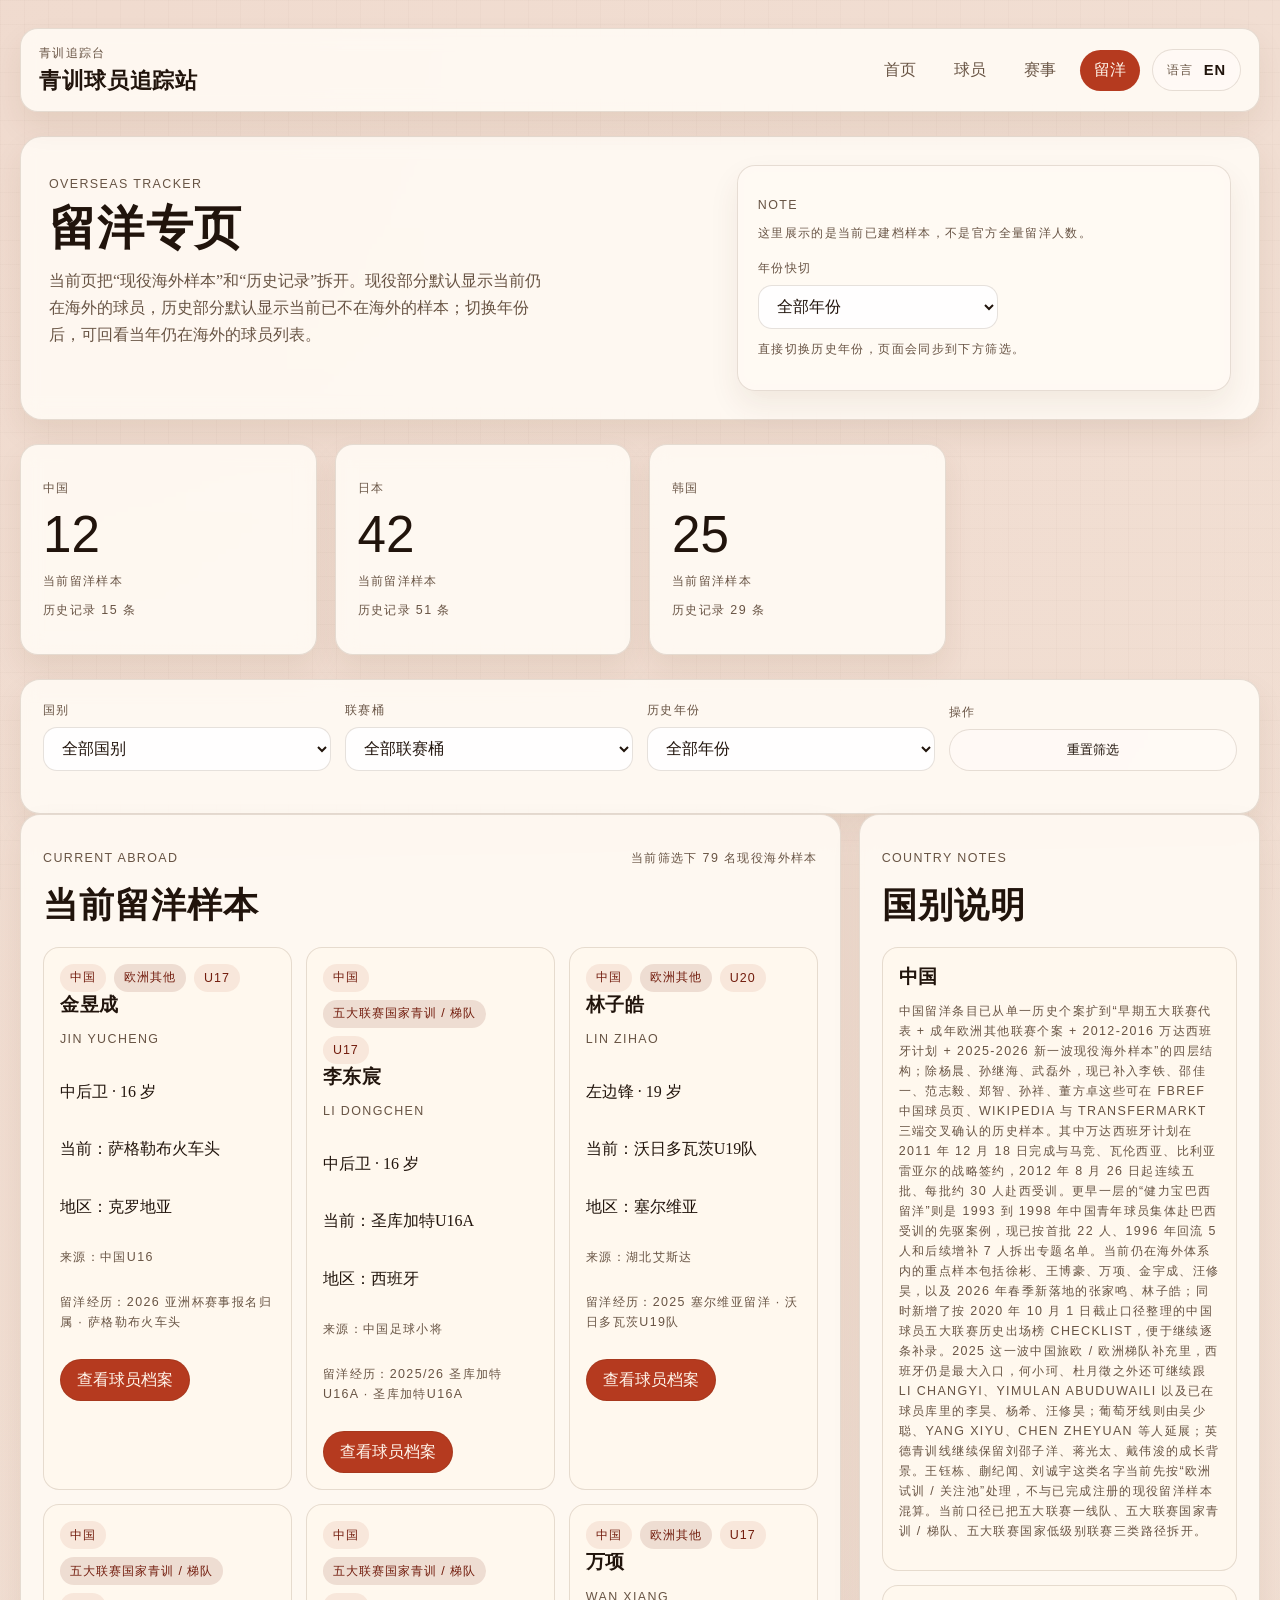
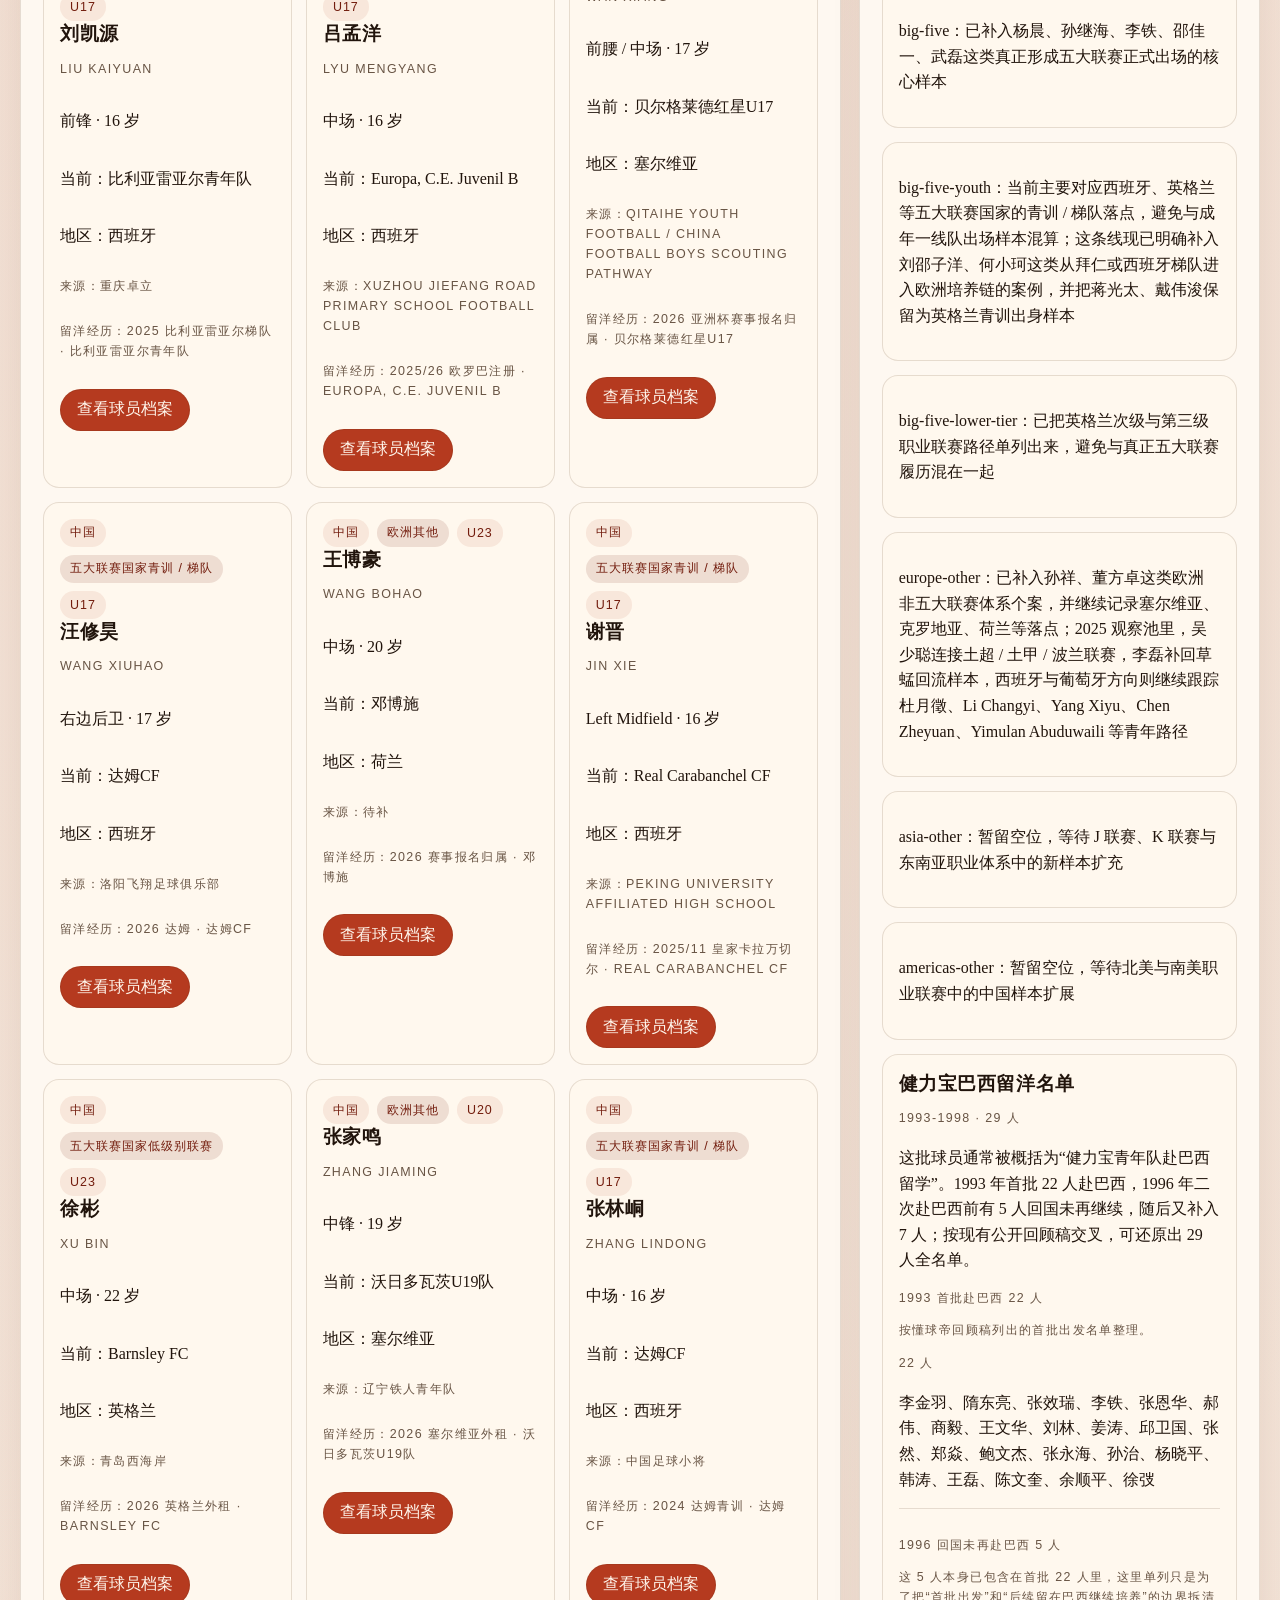
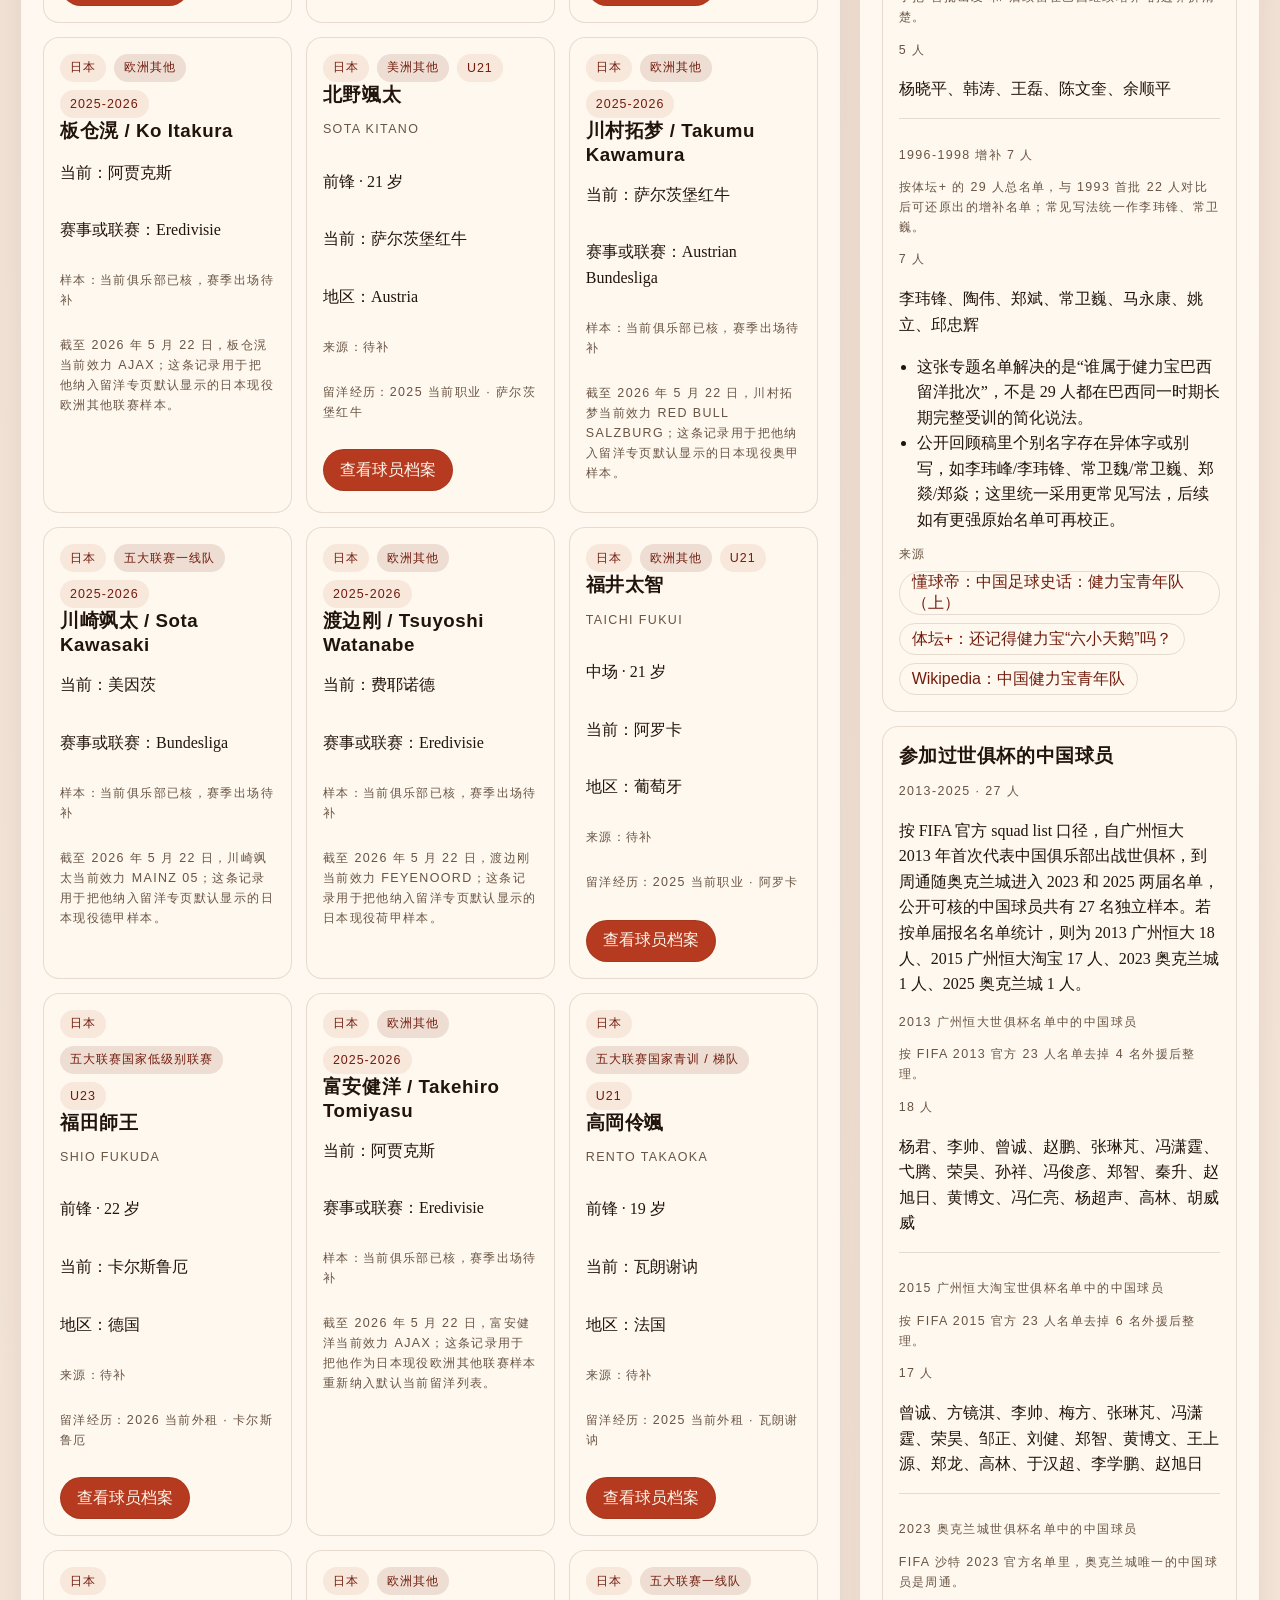
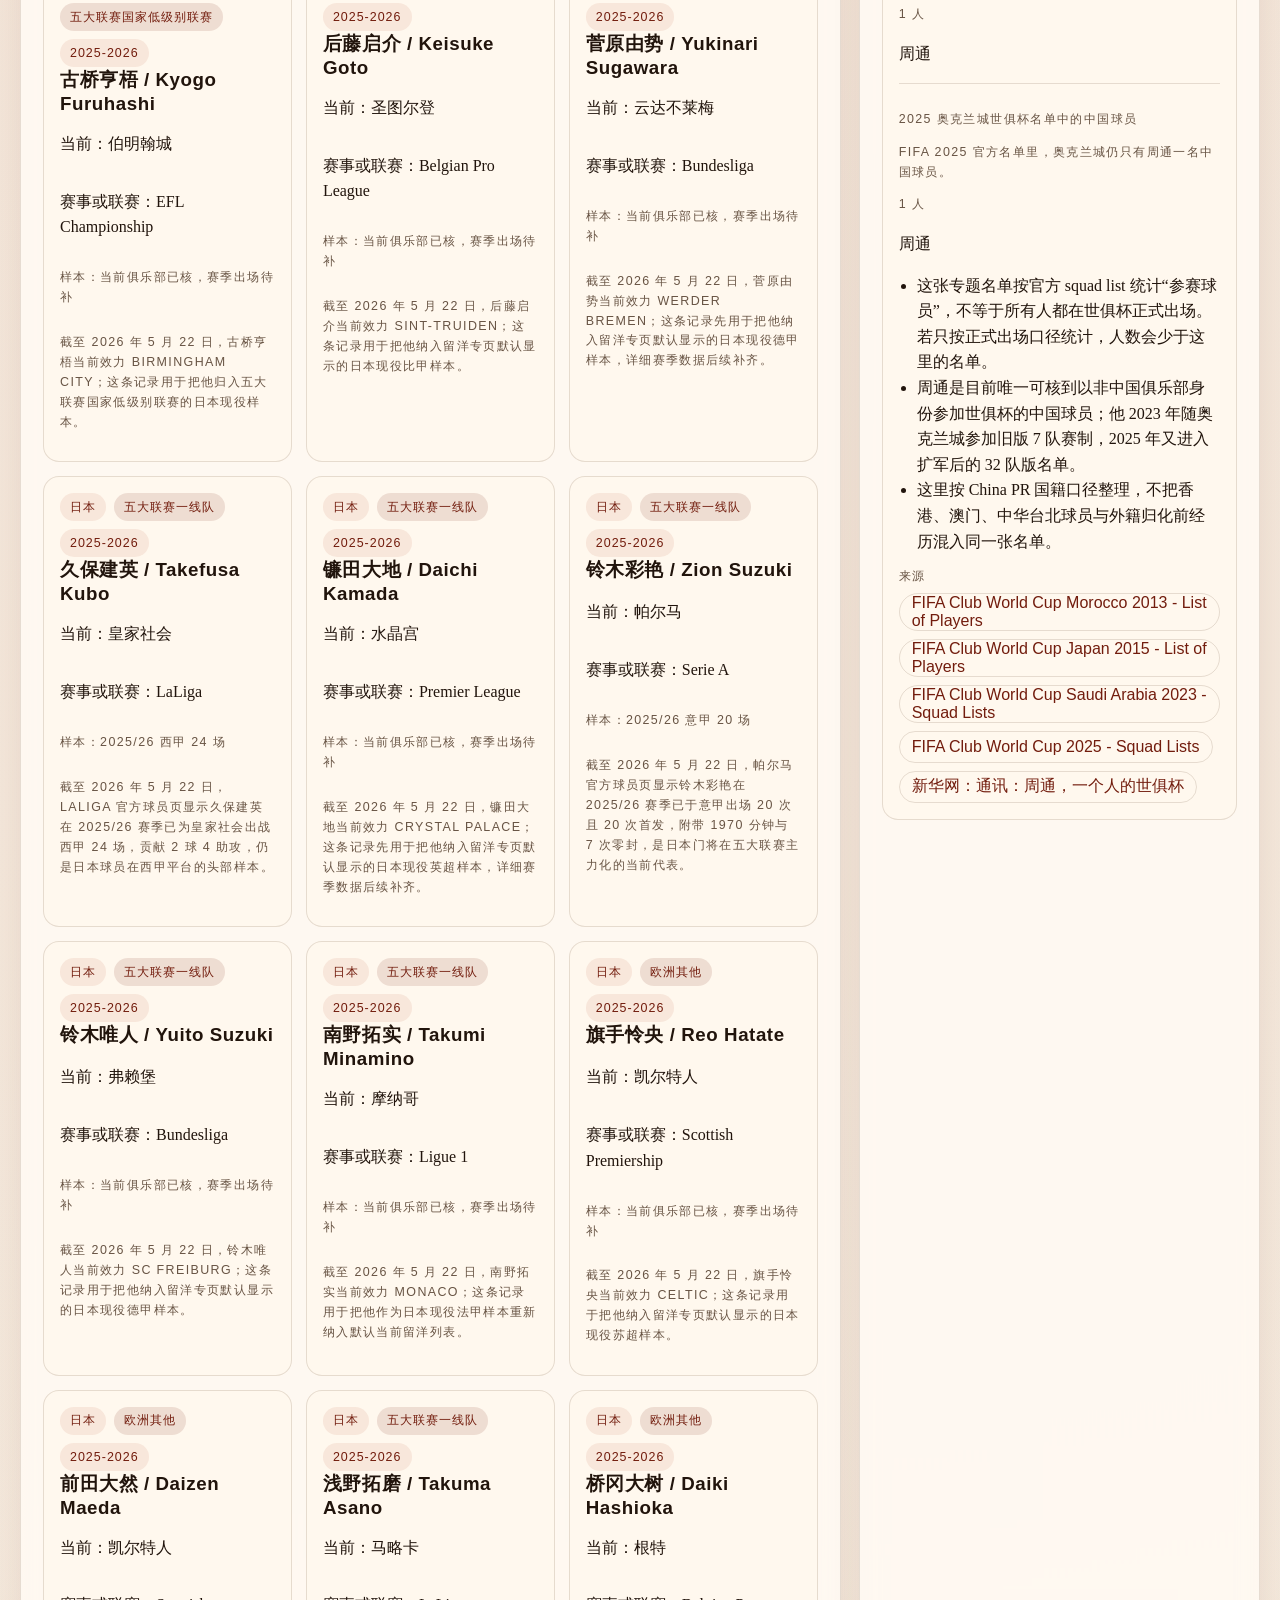
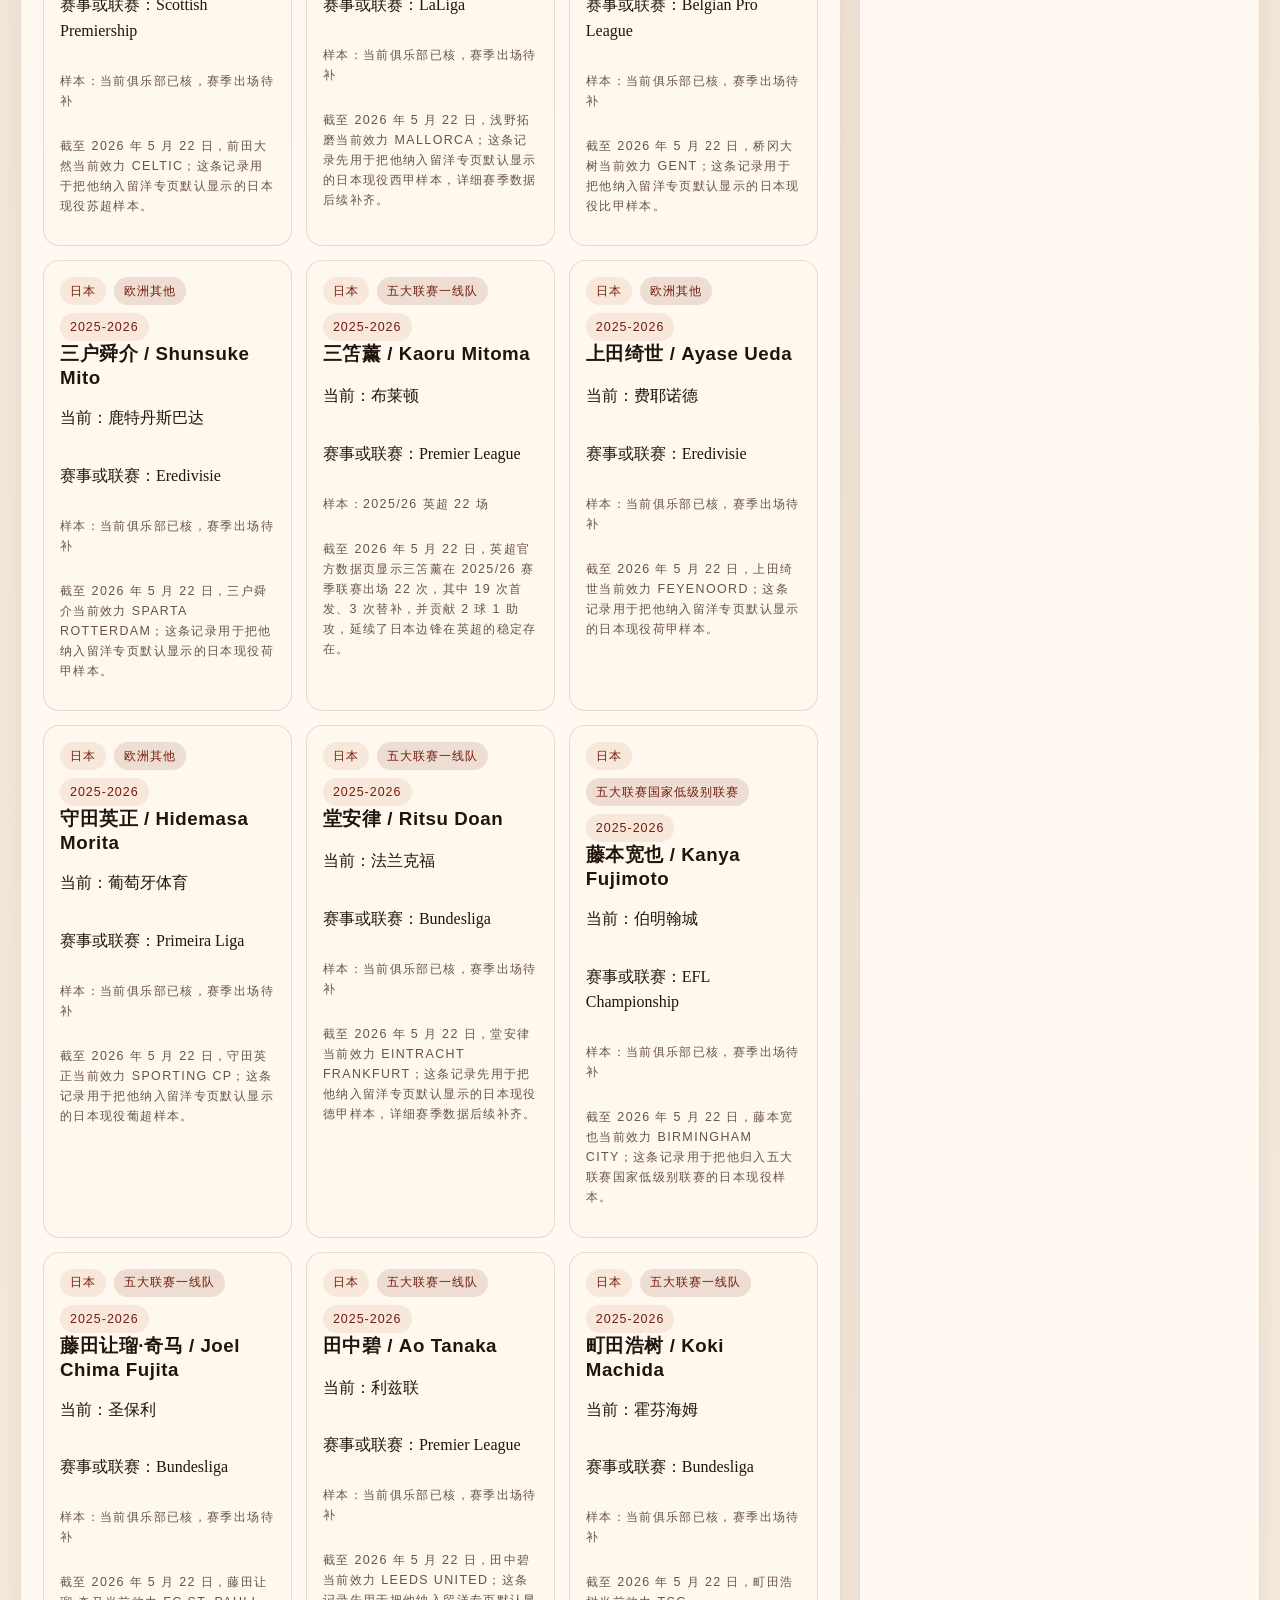
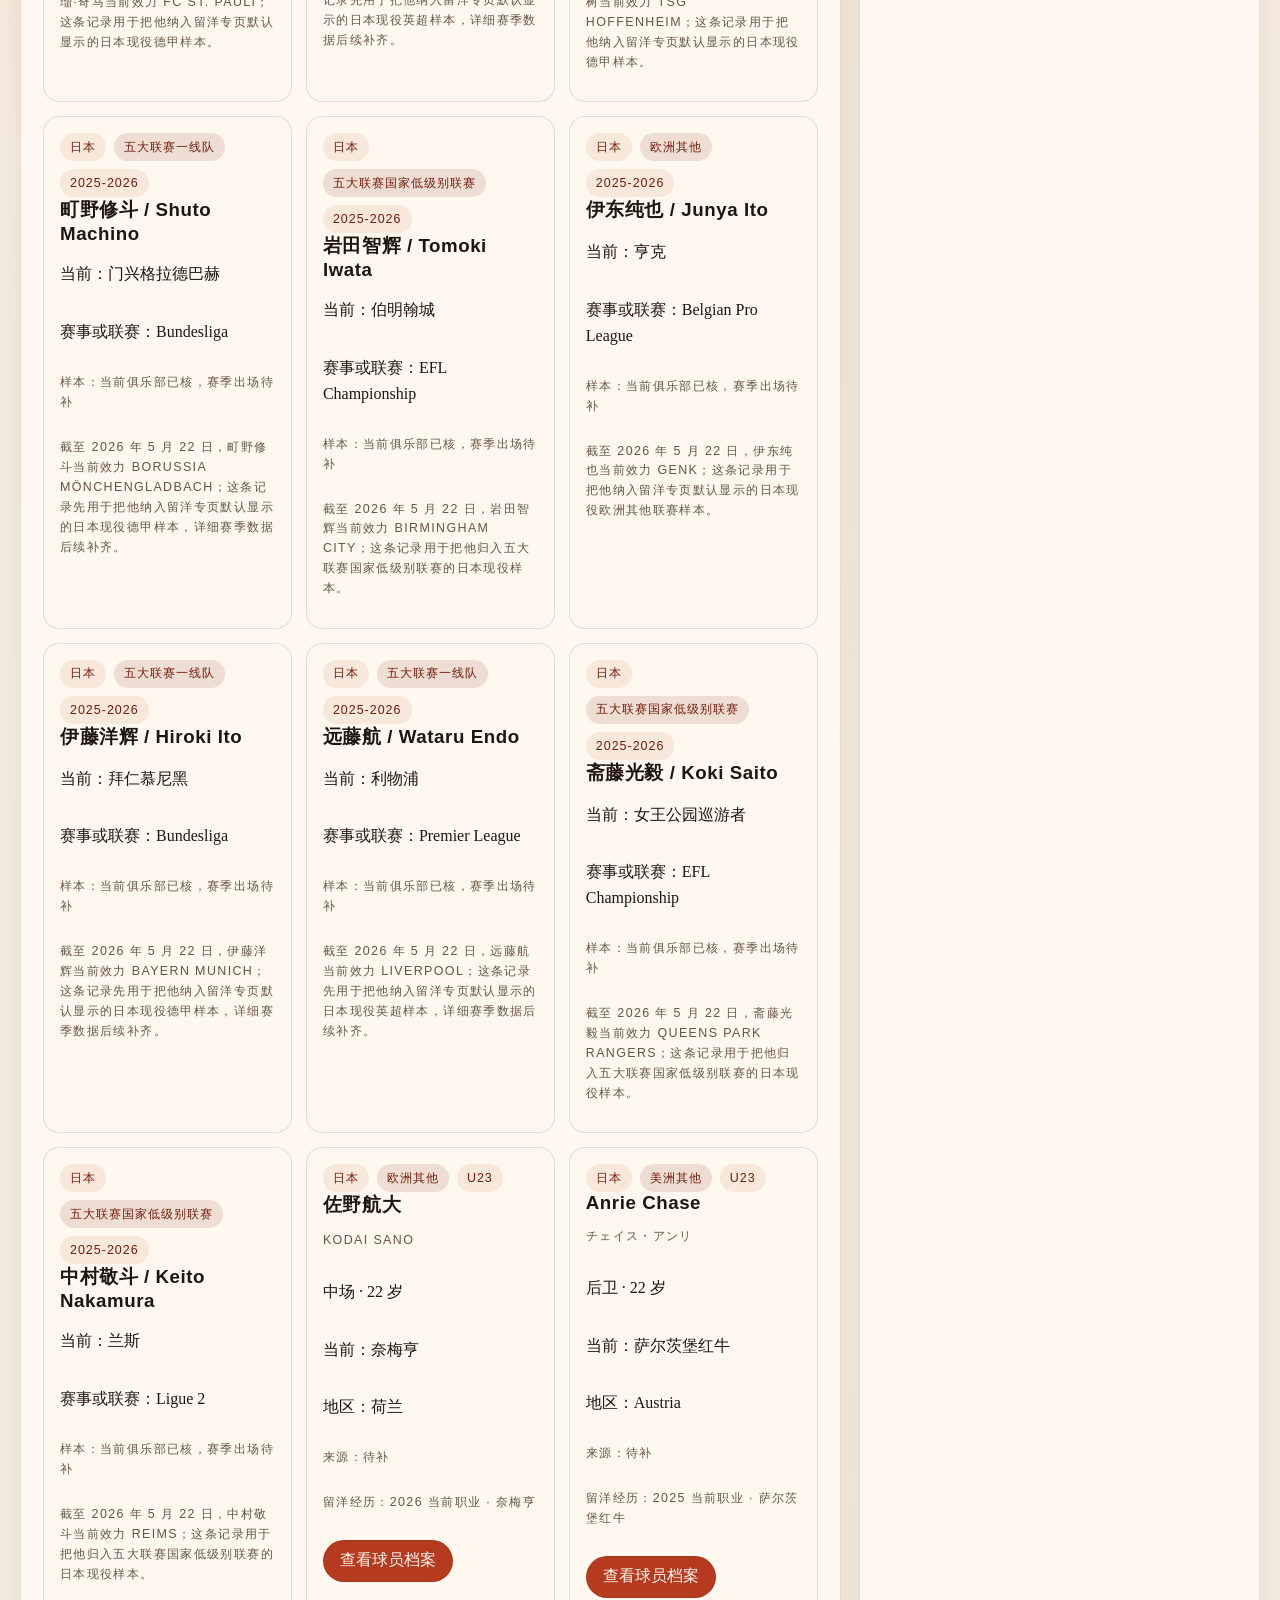
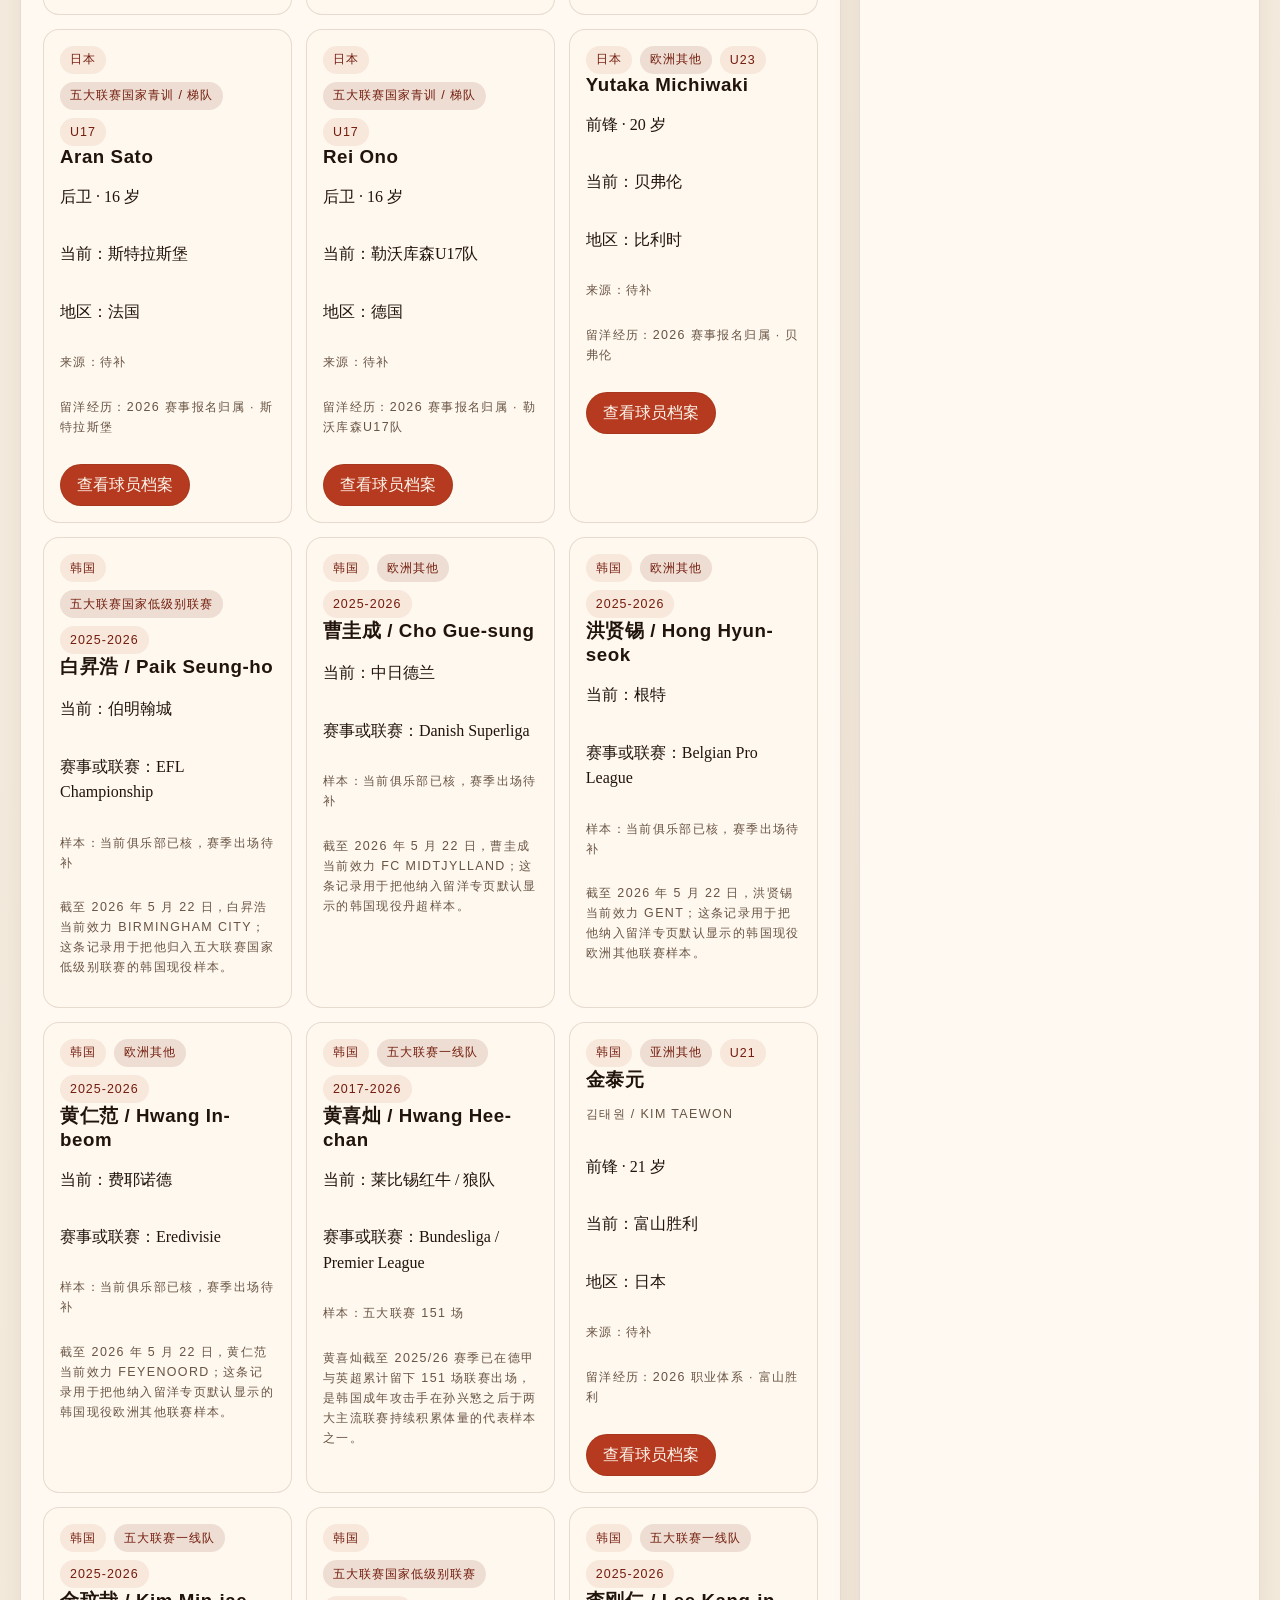
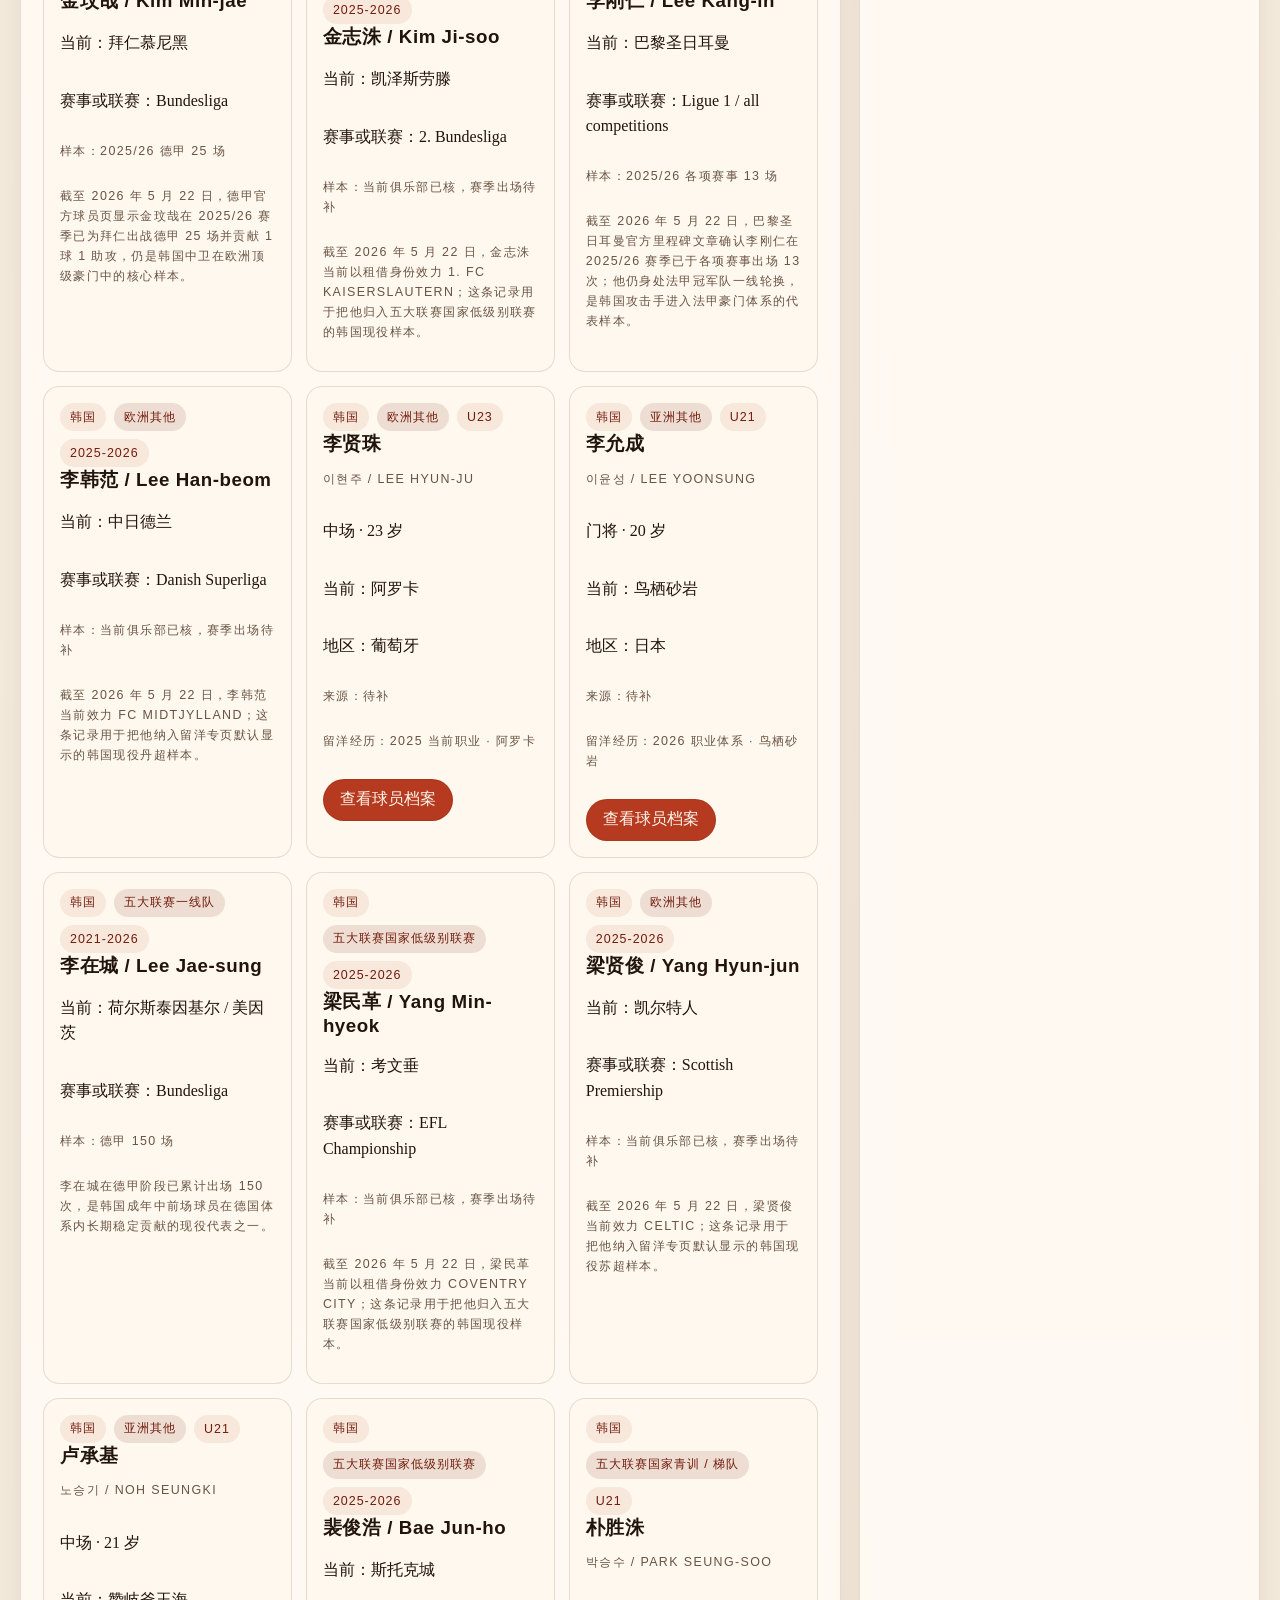
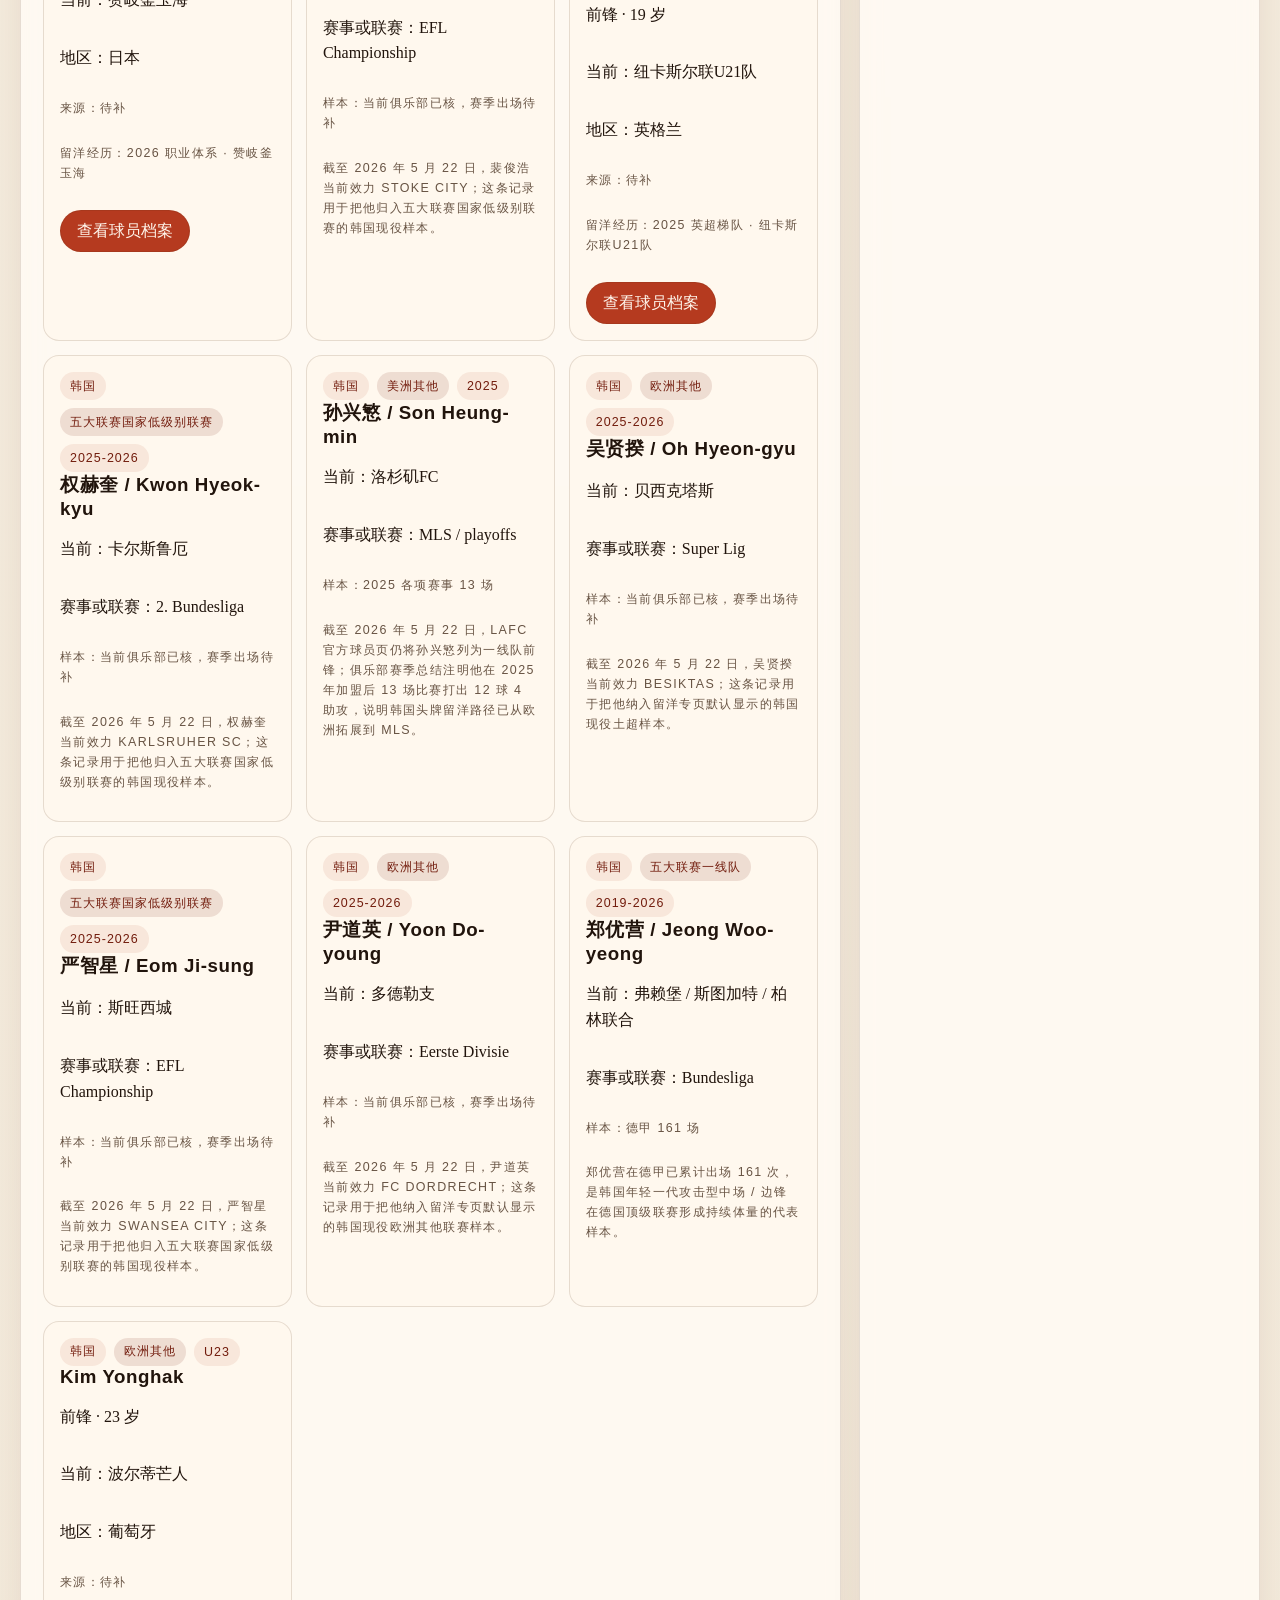
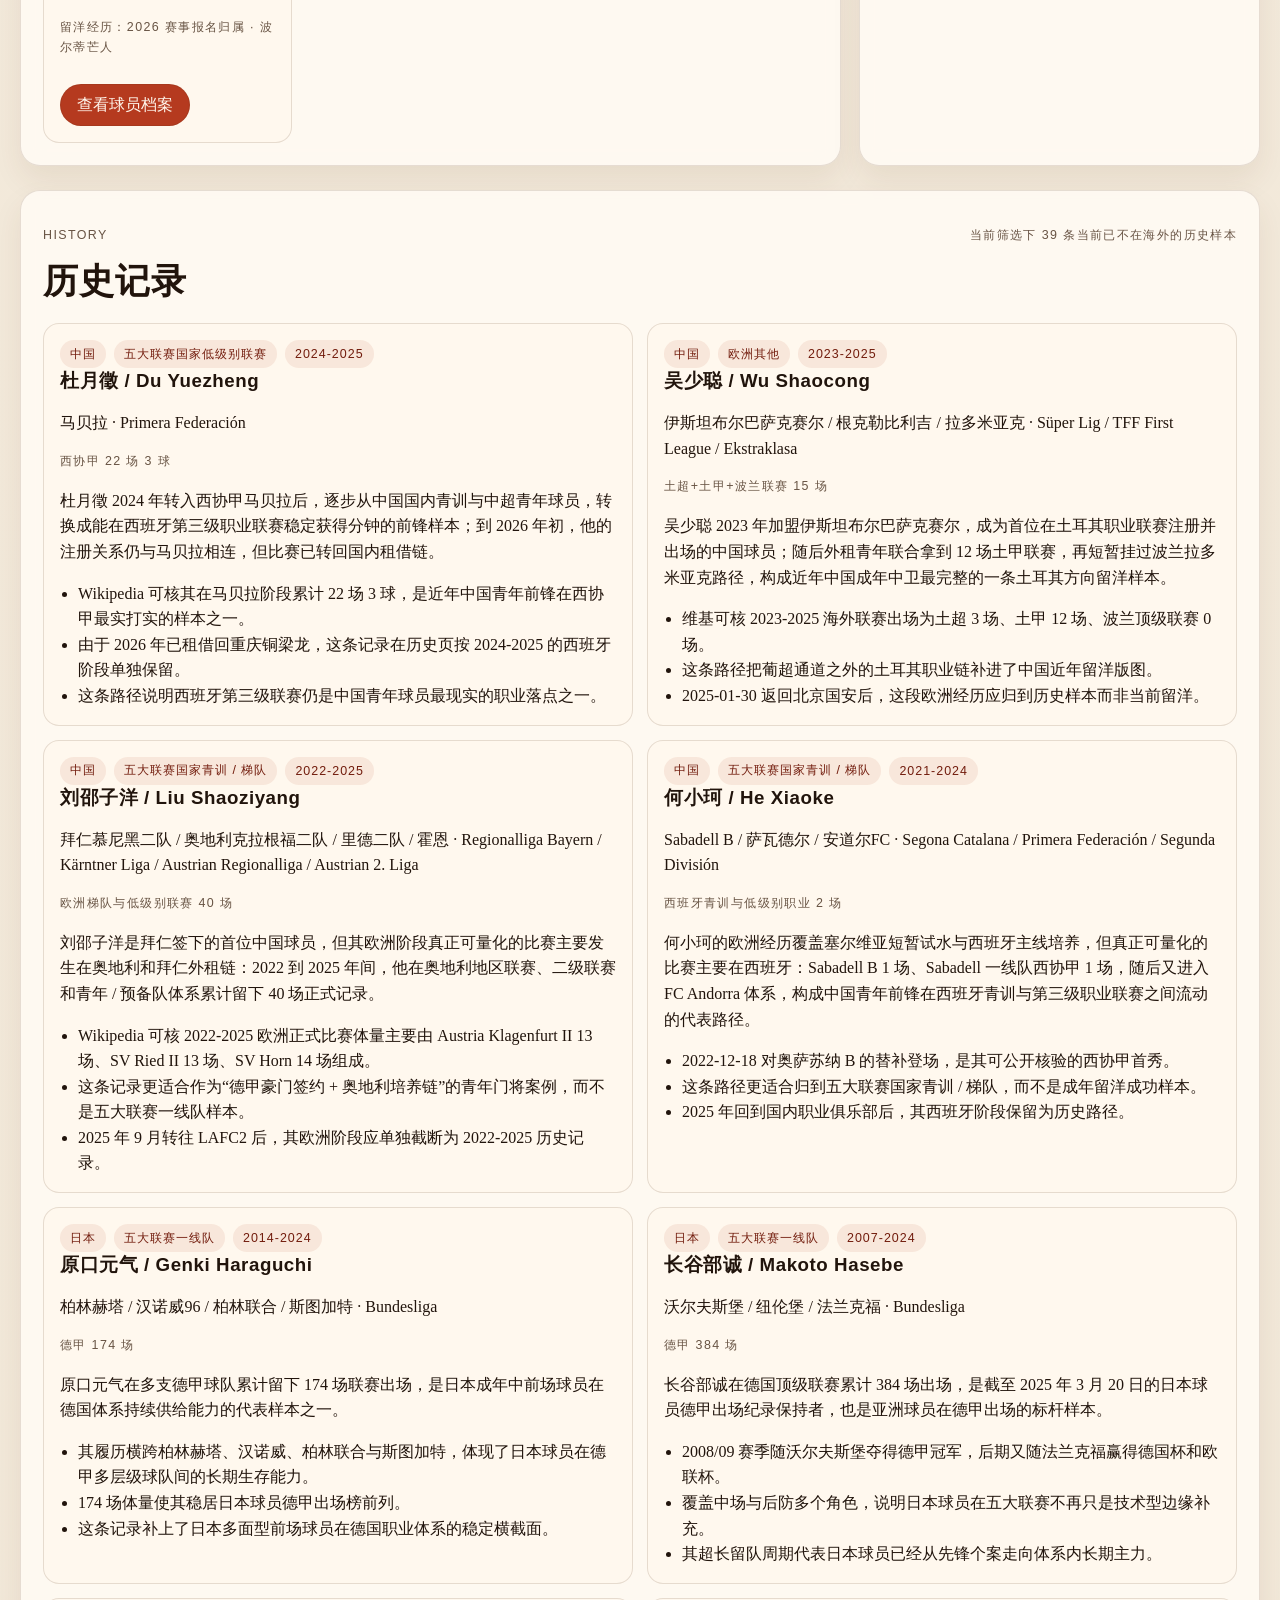
==== overseas.html @ e469b652 "Add U17 final lineups and reorder match display" ====
<!doctype html>
<html lang="zh-CN">
  <head>
    <meta charset="UTF-8" />
    <meta name="viewport" content="width=device-width, initial-scale=1.0" />
    <title>留洋专页 | 青训球员追踪站</title>
    <meta
      name="description"
      content="查看中日韩当前留洋样本、联赛层级对比与历史记录。"
    />
    <link rel="stylesheet" href="./assets/styles.css?v=20260523-tournament-match-order" />
  </head>
  <body data-page="overseas">
    <div class="site-shell">
      <header class="site-header">
        <a class="brand" href="./index.html">
          <span class="brand-kicker" data-i18n="site.kicker">青训追踪台</span>
          <strong data-i18n="site.brand">青训球员追踪站</strong>
        </a>
        <div class="header-actions">
          <nav class="site-nav" aria-label="主导航" data-i18n-aria-label="nav.aria">
            <a data-nav="home" data-i18n="nav.home" href="./index.html">首页</a>
            <a data-nav="players" data-i18n="nav.players" href="./players.html">球员</a>
            <a data-nav="tournaments" data-i18n="nav.tournaments" href="./tournaments.html">赛事</a>
            <a data-nav="overseas" data-i18n="nav.overseas" href="./overseas.html">留洋</a>
          </nav>
          <button id="languageToggleButton" class="header-control" type="button" aria-label="切换语言">
            <span class="header-control-caption" data-i18n="header.language">语言</span>
            <strong id="languageToggleValue">EN</strong>
          </button>
        </div>
      </header>

      <main>
        <section class="page-hero hero-tight">
          <div class="hero-copy">
            <p class="eyebrow" data-i18n="overseas.hero.eyebrow">Overseas Tracker</p>
            <h1 data-i18n="overseas.hero.title">留洋专页</h1>
            <p class="hero-text" data-i18n="overseas.hero.text">
              当前页把“现役海外样本”和“历史记录”拆开。现役部分看当前注册归属，历史部分按国别、联赛桶和年份筛选。
            </p>
          </div>
          <aside class="hero-spotlight">
            <p class="eyebrow" data-i18n="overseas.note.eyebrow">Note</p>
            <p class="hero-side-note" data-i18n="overseas.note.text">
              这里展示的是当前已建档样本，不是官方全量留洋人数。
            </p>
            <div class="hero-filter-stack">
              <label class="filter-item hero-filter-item">
                <span data-i18n="overseas.quickJump.label">年份快切</span>
                <select id="overseasHeroYearFilter"></select>
              </label>
              <p class="hero-side-note hero-filter-note" data-i18n="overseas.quickJump.note">
                直接切换历史年份，页面会同步到下方筛选。
              </p>
            </div>
          </aside>
        </section>

        <section id="overseasComparisonStats" class="stats-row"></section>

        <section class="content-panel">
          <div class="filter-bar">
            <label class="filter-item">
              <span data-i18n="overseas.filters.country">国别</span>
              <select id="overseasCountryFilter"></select>
            </label>
            <label class="filter-item">
              <span data-i18n="overseas.filters.bucket">联赛桶</span>
              <select id="overseasBucketFilter"></select>
            </label>
            <label class="filter-item">
              <span data-i18n="overseas.filters.year">历史年份</span>
              <select id="overseasYearFilter"></select>
            </label>
            <div class="filter-item filter-action-item">
              <span data-i18n="overseas.filters.actions">操作</span>
              <button id="overseasResetButton" class="switch-button" type="button" data-i18n="overseas.filters.reset">重置筛选</button>
            </div>
          </div>
        </section>

        <section class="dashboard-grid">
          <article class="content-panel panel-span-2">
            <div class="section-head">
              <div>
                <p id="overseasCurrentEyebrow" class="eyebrow" data-i18n="overseas.current.eyebrow">Current Abroad</p>
                <h2 id="overseasCurrentTitle" data-i18n="overseas.current.title">当前留洋样本</h2>
              </div>
              <p id="overseasCurrentMeta" class="section-note" data-i18n="common.loading">载入中</p>
            </div>
            <div id="overseasCurrentPlayers" class="player-card-grid"></div>
            <div id="overseasCurrentEmptyState" class="empty-state" hidden data-i18n="overseas.current.empty">当前筛选条件下没有匹配的现役留洋样本。</div>
          </article>

          <article class="content-panel">
            <div class="section-head">
              <div>
                <p class="eyebrow" data-i18n="overseas.notes.eyebrow">Country Notes</p>
                <h2 data-i18n="overseas.notes.title">国别说明</h2>
              </div>
            </div>
            <div id="overseasCountryNotes" class="stack-list"></div>
          </article>
        </section>

        <section id="overseasHistorySection" class="content-panel">
          <div class="section-head">
            <div>
              <p class="eyebrow" data-i18n="overseas.history.eyebrow">History</p>
              <h2 data-i18n="overseas.history.title">历史记录</h2>
            </div>
            <p id="overseasHistoryMeta" class="section-note" data-i18n="common.loading">载入中</p>
          </div>
          <div id="overseasHistoryCards" class="story-grid"></div>
          <div id="overseasHistoryEmptyState" class="empty-state" hidden data-i18n="overseas.history.empty">当前筛选条件下没有匹配的历史样本。</div>
        </section>
      </main>

      <footer class="site-footer">
        <p id="globalUpdatedLabel" data-i18n="common.loadingData">数据载入中</p>
      </footer>
    </div>

    <script type="module" src="./assets/app.js?v=20260523-tournament-match-order"></script>
  </body>
</html>
---- assets/styles.css ----
:root {
  --bg: #f4ecdf;
  --bg-strong: #ecddc5;
  --surface: rgba(255, 250, 243, 0.92);
  --surface-strong: rgba(255, 248, 238, 0.98);
  --surface-accent: linear-gradient(150deg, rgba(181, 58, 31, 0.96), rgba(115, 28, 13, 0.94));
  --line: rgba(82, 46, 15, 0.14);
  --text: #21140c;
  --muted: #685444;
  --accent: #b53a1f;
  --accent-deep: #721c0d;
  --accent-soft: rgba(181, 58, 31, 0.1);
  --field: rgba(255, 255, 255, 0.88);
  --shadow: 0 14px 30px rgba(86, 50, 19, 0.08);
  --radius-xl: 20px;
  --radius-lg: 18px;
  --radius-md: 14px;
  --radius-sm: 10px;
}

* {
  box-sizing: border-box;
}

[hidden] {
  display: none !important;
}

html {
  background:
    radial-gradient(circle at top left, rgba(181, 58, 31, 0.12), transparent 38%),
    linear-gradient(180deg, #f8f1e7 0%, #efe4d2 100%);
}

body {
  margin: 0;
  min-height: 100vh;
  color: var(--text);
  font-family: "Iowan Old Style", "Palatino Linotype", "Book Antiqua", serif;
}

body::before {
  content: "";
  position: fixed;
  inset: 0;
  pointer-events: none;
  background-image:
    linear-gradient(rgba(33, 20, 12, 0.015) 1px, transparent 1px),
    linear-gradient(90deg, rgba(33, 20, 12, 0.015) 1px, transparent 1px);
  background-size: 24px 24px;
}

a {
  color: inherit;
}

.site-shell {
  position: relative;
  max-width: 1360px;
  margin: 0 auto;
  padding: 28px 20px 64px;
}

.site-header,
.page-hero,
.content-panel,
.stat-card,
.hero-spotlight,
.mini-stat-card {
  border: 1px solid var(--line);
  background: var(--surface);
  box-shadow: var(--shadow);
  backdrop-filter: blur(10px);
}

.site-header {
  position: sticky;
  top: 16px;
  z-index: 10;
  display: flex;
  align-items: center;
  justify-content: space-between;
  gap: 18px;
  padding: 16px 18px;
  border-radius: 18px;
  margin-bottom: 24px;
}

.brand {
  display: grid;
  gap: 4px;
  text-decoration: none;
}

.brand strong {
  font-family: "Avenir Next Condensed", "DIN Alternate", "Franklin Gothic Medium",
    "Arial Narrow", sans-serif;
  font-size: 1.35rem;
  letter-spacing: 0.03em;
}

.brand-kicker,
.eyebrow,
.stat-label,
.section-note,
.timeline-label,
.filter-item span,
.hero-side-note,
.small-note,
.breadcrumb {
  font-family: "Avenir Next Condensed", "DIN Alternate", "Franklin Gothic Medium",
    "Arial Narrow", sans-serif;
  letter-spacing: 0.11em;
  text-transform: uppercase;
  font-size: 0.78rem;
  color: var(--muted);
}

.site-nav {
  display: flex;
  flex-wrap: wrap;
  gap: 10px;
}

.header-actions {
  display: flex;
  align-items: center;
  justify-content: flex-end;
  gap: 12px;
  flex-wrap: wrap;
}

.site-nav a {
  padding: 10px 14px;
  border-radius: 999px;
  text-decoration: none;
  color: var(--muted);
  transition: 140ms ease;
}

.site-nav a:hover,
.site-nav a.is-active {
  color: #fff6ec;
  background: var(--accent);
}

.header-control {
  display: inline-flex;
  align-items: center;
  gap: 10px;
  min-height: 42px;
  padding: 0 14px;
  border-radius: 999px;
  border: 1px solid var(--line);
  background: rgba(255, 255, 255, 0.3);
  color: var(--text);
  cursor: pointer;
  transition: 140ms ease;
}

.header-control:hover {
  background: rgba(181, 58, 31, 0.08);
}

.header-control-caption,
.header-control strong {
  font-family: "Avenir Next Condensed", "DIN Alternate", "Franklin Gothic Medium",
    "Arial Narrow", sans-serif;
}

.header-control-caption {
  letter-spacing: 0.11em;
  text-transform: uppercase;
  font-size: 0.76rem;
  color: var(--muted);
}

.header-control strong {
  letter-spacing: 0.06em;
  font-size: 0.92rem;
}

.page-hero {
  display: grid;
  grid-template-columns: 1.22fr 0.9fr;
  gap: 18px;
  padding: 28px;
  border-radius: 22px;
  margin-bottom: 24px;
}

.hero-tight {
  align-items: start;
}

.hero-copy,
.hero-spotlight {
  min-width: 0;
}

.hero-copy h1,
.hero-spotlight h2,
.content-panel h2,
.story-card h3,
.stack-card h3,
.player-card h3,
.timeline-item h3,
.archive-card h3 {
  margin: 0;
  font-family: "Avenir Next Condensed", "DIN Alternate", "Franklin Gothic Medium",
    "Arial Narrow", sans-serif;
  letter-spacing: 0.03em;
}

.hero-copy h1 {
  margin-top: 12px;
  font-size: clamp(2.35rem, 4.3vw, 2.95rem);
  line-height: 1.02;
}

.content-panel h2,
.hero-spotlight h2 {
  font-size: clamp(1.45rem, 3vw, 2.2rem);
}

.hero-text {
  max-width: 62ch;
  margin: 16px 0 0;
  line-height: 1.68;
  color: var(--muted);
  font-size: 1rem;
}

.hero-spotlight {
  border-radius: 18px;
  padding: 20px;
}

.panel-accent,
.hero-spotlight.panel-accent {
  background: var(--surface-accent);
  color: #fff3e8;
}

.panel-accent .eyebrow,
.panel-accent .hero-side-note,
.panel-accent .small-note {
  color: rgba(255, 243, 232, 0.78);
}

.hero-side-note {
  margin-top: 12px;
}

.hero-filter-stack {
  display: grid;
  gap: 12px;
  margin-top: 18px;
}

.hero-filter-item {
  max-width: 240px;
}

.hero-filter-note {
  margin-top: 0;
}

.hero-actions {
  display: flex;
  flex-wrap: wrap;
  gap: 12px;
  margin-top: 20px;
}

.primary-link,
.secondary-link,
.inline-link,
.pill-link,
.switch-button,
.tab-button {
  font-family: "Avenir Next Condensed", "DIN Alternate", "Franklin Gothic Medium",
    "Arial Narrow", sans-serif;
}

.primary-link,
.secondary-link,
.switch-button,
.tab-button {
  display: inline-flex;
  align-items: center;
  justify-content: center;
  min-height: 42px;
  padding: 0 16px;
  border-radius: 999px;
  border: 1px solid var(--line);
  text-decoration: none;
  cursor: pointer;
  transition: 140ms ease;
}

.primary-link {
  color: #fff6ec;
  background: var(--accent);
}

.primary-link:hover,
.switch-button.is-active,
.tab-button.is-active {
  background: var(--accent-deep);
  color: #fff6ec;
}

.primary-link-inline {
  width: fit-content;
  margin-top: 14px;
}

.secondary-link,
.switch-button,
.tab-button {
  background: rgba(255, 255, 255, 0.3);
  color: var(--text);
}

.secondary-link:hover,
.switch-button:hover,
.tab-button:hover {
  background: rgba(181, 58, 31, 0.08);
}

.inline-link {
  color: var(--accent-deep);
  text-decoration: none;
}

.inline-link:hover {
  text-decoration: underline;
}

.stats-row,
.summary-grid {
  display: grid;
  grid-template-columns: repeat(4, minmax(0, 1fr));
  gap: 18px;
  margin-bottom: 24px;
}

.overview-bar {
  display: grid;
  grid-template-columns: repeat(4, minmax(0, 1fr));
  margin-bottom: 24px;
  border: 1px solid var(--line);
  border-radius: var(--radius-lg);
  background: var(--surface);
  box-shadow: var(--shadow);
  overflow: hidden;
}

.overview-item {
  display: grid;
  gap: 6px;
  padding: 18px 20px;
  min-width: 0;
  border-right: 1px solid var(--line);
}

.overview-item:last-child {
  border-right: none;
}

.overview-value,
.overview-label {
  font-family: "Avenir Next Condensed", "DIN Alternate", "Franklin Gothic Medium",
    "Arial Narrow", sans-serif;
}

.overview-value {
  font-size: clamp(1.45rem, 2vw, 1.8rem);
  line-height: 1.1;
  letter-spacing: 0.03em;
}

.overview-value-small {
  font-size: 1.16rem;
  line-height: 1.35;
}

.overview-label {
  letter-spacing: 0.11em;
  text-transform: uppercase;
  font-size: 0.74rem;
  color: var(--muted);
}

.stat-card,
.mini-stat-card {
  border-radius: var(--radius-lg);
  padding: 22px;
}

.stat-value {
  margin: 10px 0 0;
  font-family: "Avenir Next Condensed", "DIN Alternate", "Franklin Gothic Medium",
    "Arial Narrow", sans-serif;
  font-size: clamp(2rem, 4vw, 3.2rem);
  line-height: 1;
}

.stat-value-small {
  font-size: 1.24rem;
  line-height: 1.35;
}

.dashboard-grid {
  display: grid;
  grid-template-columns: repeat(3, minmax(0, 1fr));
  gap: 18px;
  margin-bottom: 24px;
}

.panel-span-2 {
  grid-column: span 2;
}

.content-panel {
  border-radius: var(--radius-xl);
  padding: 22px;
}

.section-head,
.compact-head {
  display: flex;
  align-items: flex-start;
  justify-content: space-between;
  gap: 14px;
  margin-bottom: 18px;
}

.content-panel p,
.content-panel li,
.story-card p,
.stack-card p,
.archive-card p,
.player-card p,
.timeline-item p,
th,
td {
  line-height: 1.6;
}

.story-grid,
.stack-list,
.player-card-grid,
.archive-grid,
.timeline-list {
  display: grid;
  gap: 14px;
}

.story-grid {
  grid-template-columns: repeat(2, minmax(0, 1fr));
}

.compact-grid {
  grid-template-columns: repeat(2, minmax(0, 1fr));
}

.player-card-grid {
  grid-template-columns: repeat(3, minmax(0, 1fr));
}

.summary-grid {
  grid-template-columns: repeat(3, minmax(0, 1fr));
}

.story-card,
.stack-card,
.archive-card,
.player-card,
.timeline-item {
  border: 1px solid var(--line);
  border-radius: 16px;
  padding: 16px;
  background: var(--surface-strong);
}

.player-card {
  display: flex;
  flex-direction: column;
}

.player-card-compact {
  min-height: 0;
}

.home-focus-card {
  background: var(--surface-strong);
}

.home-focus-card .hero-side-note {
  margin-bottom: 12px;
}

.focus-team-label {
  margin: 16px 0 4px;
  font-family: "Avenir Next Condensed", "DIN Alternate", "Franklin Gothic Medium",
    "Arial Narrow", sans-serif;
  font-size: 0.82rem;
  letter-spacing: 0.12em;
  text-transform: uppercase;
  color: var(--muted);
}

.focus-team-record {
  margin: 0;
  font-size: 1.06rem;
  line-height: 1.55;
}

.match-list,
.quick-link-list,
.summary-list {
  display: grid;
  gap: 10px;
}

.match-row {
  border: 1px solid var(--line);
  border-radius: 14px;
  padding: 12px 14px;
  background: var(--surface-strong);
}

.match-row h3 {
  margin: 8px 0 4px;
  font-size: 0.96rem;
}

.match-row-score {
  margin: 0;
  font-size: 0.98rem;
  line-height: 1.35;
}

.quick-link-card {
  display: block;
  border: 1px solid var(--line);
  border-radius: 16px;
  padding: 16px;
  background: var(--surface-strong);
  text-decoration: none;
  transition: 140ms ease;
}

.quick-link-card:hover {
  border-color: rgba(181, 58, 31, 0.28);
  background: rgba(255, 251, 247, 0.98);
}

.quick-link-card h3 {
  margin-bottom: 6px;
  font-size: 1rem;
}

.quick-link-card p {
  margin: 0;
  color: var(--muted);
}

.summary-list {
  gap: 0;
  border: 1px solid var(--line);
  border-radius: 16px;
  overflow: hidden;
  background: var(--surface-strong);
}

.home-topic-grid {
  align-items: start;
}

.topic-lead {
  margin: 14px 0 18px;
  font-size: 1.04rem;
  line-height: 1.72;
  color: var(--muted);
}

.topic-card-grid,
.topic-batch-grid {
  display: grid;
  gap: 14px;
}

.topic-card-grid {
  grid-template-columns: repeat(2, minmax(0, 1fr));
}

.topic-batch-grid {
  grid-template-columns: repeat(3, minmax(0, 1fr));
}

.topic-batch-card h3 {
  margin-bottom: 6px;
}

.topic-batch-meta {
  margin-top: 10px;
  color: var(--muted);
}

.special-list-group + .special-list-group {
  margin-top: 14px;
  padding-top: 14px;
  border-top: 1px solid var(--line);
}

.summary-row {
  display: grid;
  grid-template-columns: minmax(0, 1.3fr) auto auto;
  align-items: center;
  gap: 12px;
  padding: 14px 16px;
  border-top: 1px solid var(--line);
}

.summary-row:first-child {
  border-top: none;
}

.summary-row strong {
  font-family: "Avenir Next Condensed", "DIN Alternate", "Franklin Gothic Medium",
    "Arial Narrow", sans-serif;
  letter-spacing: 0.03em;
  font-size: 1rem;
}

.summary-stat {
  display: grid;
  justify-items: end;
  gap: 3px;
}

.summary-stat-value {
  font-family: "Avenir Next Condensed", "DIN Alternate", "Franklin Gothic Medium",
    "Arial Narrow", sans-serif;
  font-size: 1.2rem;
  line-height: 1;
}

.summary-stat-label {
  font-family: "Avenir Next Condensed", "DIN Alternate", "Franklin Gothic Medium",
    "Arial Narrow", sans-serif;
  letter-spacing: 0.1em;
  text-transform: uppercase;
  font-size: 0.7rem;
  color: var(--muted);
}

.chip-row,
.pill-row,
.view-switch,
.tab-row {
  display: flex;
  flex-wrap: wrap;
  gap: 8px;
}

.chip {
  display: inline-flex;
  align-items: center;
  min-height: 28px;
  padding: 0 10px;
  border-radius: 999px;
  background: rgba(181, 58, 31, 0.09);
  color: var(--accent-deep);
  font-family: "Avenir Next Condensed", "DIN Alternate", "Franklin Gothic Medium",
    "Arial Narrow", sans-serif;
  font-size: 0.78rem;
  letter-spacing: 0.08em;
  text-transform: uppercase;
}

.accent-chip {
  background: rgba(114, 28, 13, 0.12);
}

.muted-chip {
  color: var(--muted);
  background: rgba(104, 84, 68, 0.12);
}

.pill-link {
  display: inline-flex;
  align-items: center;
  min-height: 32px;
  padding: 0 12px;
  border-radius: 999px;
  text-decoration: none;
  border: 1px solid var(--line);
  color: var(--accent-deep);
}

.pill-link:hover {
  background: rgba(181, 58, 31, 0.08);
}

.filter-bar {
  display: grid;
  grid-template-columns: repeat(auto-fit, minmax(180px, 1fr));
  gap: 14px;
  margin-bottom: 20px;
}

.filter-item {
  display: grid;
  gap: 8px;
}

.filter-action-item {
  align-content: end;
}

.filter-item input,
.filter-item select {
  width: 100%;
  min-height: 44px;
  padding: 0 14px;
  border-radius: 14px;
  border: 1px solid var(--line);
  background: var(--field);
  color: var(--text);
  font: inherit;
}

.filter-action-item .switch-button {
  width: 100%;
}

.table-shell {
  overflow-x: auto;
  border: 1px solid var(--line);
  border-radius: 18px;
  background: var(--surface-strong);
}

table {
  width: 100%;
  border-collapse: collapse;
}

th,
td {
  padding: 14px 16px;
  border-bottom: 1px solid var(--line);
  text-align: left;
}

th {
  font-family: "Avenir Next Condensed", "DIN Alternate", "Franklin Gothic Medium",
    "Arial Narrow", sans-serif;
  letter-spacing: 0.08em;
  text-transform: uppercase;
  font-size: 0.76rem;
  color: var(--muted);
}

tbody tr:last-child td {
  border-bottom: none;
}

.archive-match-list {
  display: grid;
  gap: 10px;
  margin: 14px 0;
}

.archive-match {
  padding-top: 10px;
  border-top: 1px solid var(--line);
}

.archive-match:first-child {
  border-top: none;
  padding-top: 0;
}

.archive-lineup-toggle {
  margin-top: 12px;
  border: 1px solid var(--line);
  border-radius: 14px;
  background: rgba(255, 255, 255, 0.42);
  overflow: hidden;
}

.archive-lineup-toggle summary {
  cursor: pointer;
  padding: 10px 14px;
  font-family: "Avenir Next Condensed", "DIN Alternate", "Franklin Gothic Medium",
    "Arial Narrow", sans-serif;
  letter-spacing: 0.06em;
  text-transform: uppercase;
  font-size: 0.78rem;
  color: var(--muted);
}

.archive-lineup-toggle[open] summary {
  border-bottom: 1px solid var(--line);
}

.archive-lineup {
  padding: 12px 14px 14px;
}

.archive-lineup .mini-bullet-list:first-of-type {
  margin-top: 6px;
}

.lineup-entry-meta {
  color: var(--muted);
  font-size: 0.88rem;
}

.mini-bullet-list {
  margin: 8px 0 0;
  padding-left: 18px;
}

.timeline-list {
  position: relative;
}

.timeline-list::before {
  content: "";
  position: absolute;
  left: 16px;
  top: 0;
  bottom: 0;
  width: 1px;
  background: var(--line);
}

.timeline-item {
  position: relative;
  margin-left: 26px;
}

.timeline-item::before {
  content: "";
  position: absolute;
  left: -18px;
  top: 18px;
  width: 10px;
  height: 10px;
  border-radius: 50%;
  background: var(--accent);
}

.timeline-label {
  margin-bottom: 6px;
}

.empty-state,
.empty-inline,
.error-box {
  border: 1px dashed var(--line);
  border-radius: 16px;
  padding: 18px;
  color: var(--muted);
  background: rgba(255, 255, 255, 0.26);
}

.error-box strong {
  display: block;
  color: var(--accent-deep);
  margin-bottom: 8px;
}

.breadcrumb {
  display: flex;
  gap: 8px;
  align-items: center;
  margin: 4px 0 16px;
}

.breadcrumb a {
  text-decoration: none;
}

.breadcrumb a:hover {
  text-decoration: underline;
}

.detail-stats {
  margin-top: -2px;
  display: grid;
  grid-template-columns: repeat(2, minmax(0, 1fr));
  gap: 18px;
  margin-bottom: 24px;
}

.info-card h3 {
  margin: 6px 0 14px;
  font-size: 1.15rem;
}

.info-list,
.status-list {
  margin: 0;
  padding: 0;
}

.info-row,
.status-row {
  display: grid;
  gap: 6px;
  padding: 10px 0;
  border-top: 1px solid var(--line);
}

.info-row:first-child,
.status-row:first-child {
  border-top: none;
  padding-top: 0;
}

.info-row:last-child,
.status-row:last-child {
  padding-bottom: 0;
}

.info-row dt,
.status-row dt {
  font-family: "Avenir Next Condensed", "DIN Alternate", "Franklin Gothic Medium",
    "Arial Narrow", sans-serif;
  letter-spacing: 0.08em;
  text-transform: uppercase;
  font-size: 0.76rem;
  color: var(--muted);
}

.info-row dd,
.status-row dd {
  margin: 0;
  line-height: 1.6;
}

.status-spotlight h2 {
  margin-bottom: 14px;
}

.detail-action-row {
  margin-top: 18px;
}

.site-footer {
  padding-top: 6px;
  text-align: right;
}

@media (max-width: 1120px) {
  .page-hero,
  .dashboard-grid,
  .story-grid,
  .player-card-grid,
  .summary-grid,
  .stats-row,
  .detail-stats,
  .filter-bar {
    grid-template-columns: repeat(2, minmax(0, 1fr));
  }

  .overview-bar {
    grid-template-columns: repeat(2, minmax(0, 1fr));
  }

  .overview-item:nth-child(2) {
    border-right: none;
  }

  .overview-item:nth-child(n + 3) {
    border-top: 1px solid var(--line);
  }

  .panel-span-2 {
    grid-column: span 2;
  }

  .compact-grid {
    grid-template-columns: repeat(2, minmax(0, 1fr));
  }

  .topic-batch-grid {
    grid-template-columns: repeat(2, minmax(0, 1fr));
  }
}

@media (max-width: 760px) {
  .site-shell {
    padding: 18px 14px 48px;
  }

  .site-header,
  .page-hero,
  .dashboard-grid,
  .story-grid,
  .player-card-grid,
  .summary-grid,
  .stats-row,
  .detail-stats,
  .filter-bar {
    grid-template-columns: 1fr;
  }

  .overview-bar {
    grid-template-columns: 1fr;
  }

  .overview-item {
    border-right: none;
    border-top: 1px solid var(--line);
  }

  .overview-item:first-child {
    border-top: none;
  }

  .site-header,
  .header-actions,
  .section-head,
  .compact-head {
    flex-direction: column;
    align-items: stretch;
  }

  .page-hero {
    padding: 22px;
  }

  .hero-copy h1 {
    font-size: clamp(2.4rem, 11vw, 3rem);
  }

  .panel-span-2 {
    grid-column: span 1;
  }

  .content-panel {
    padding: 20px;
  }

  .table-shell {
    border-radius: 14px;
  }

  th,
  td {
    padding: 12px;
  }

  .summary-row {
    grid-template-columns: 1fr;
    justify-items: start;
  }

  .topic-card-grid,
  .topic-batch-grid {
    grid-template-columns: 1fr;
  }

  .summary-stat {
    justify-items: start;
  }
}
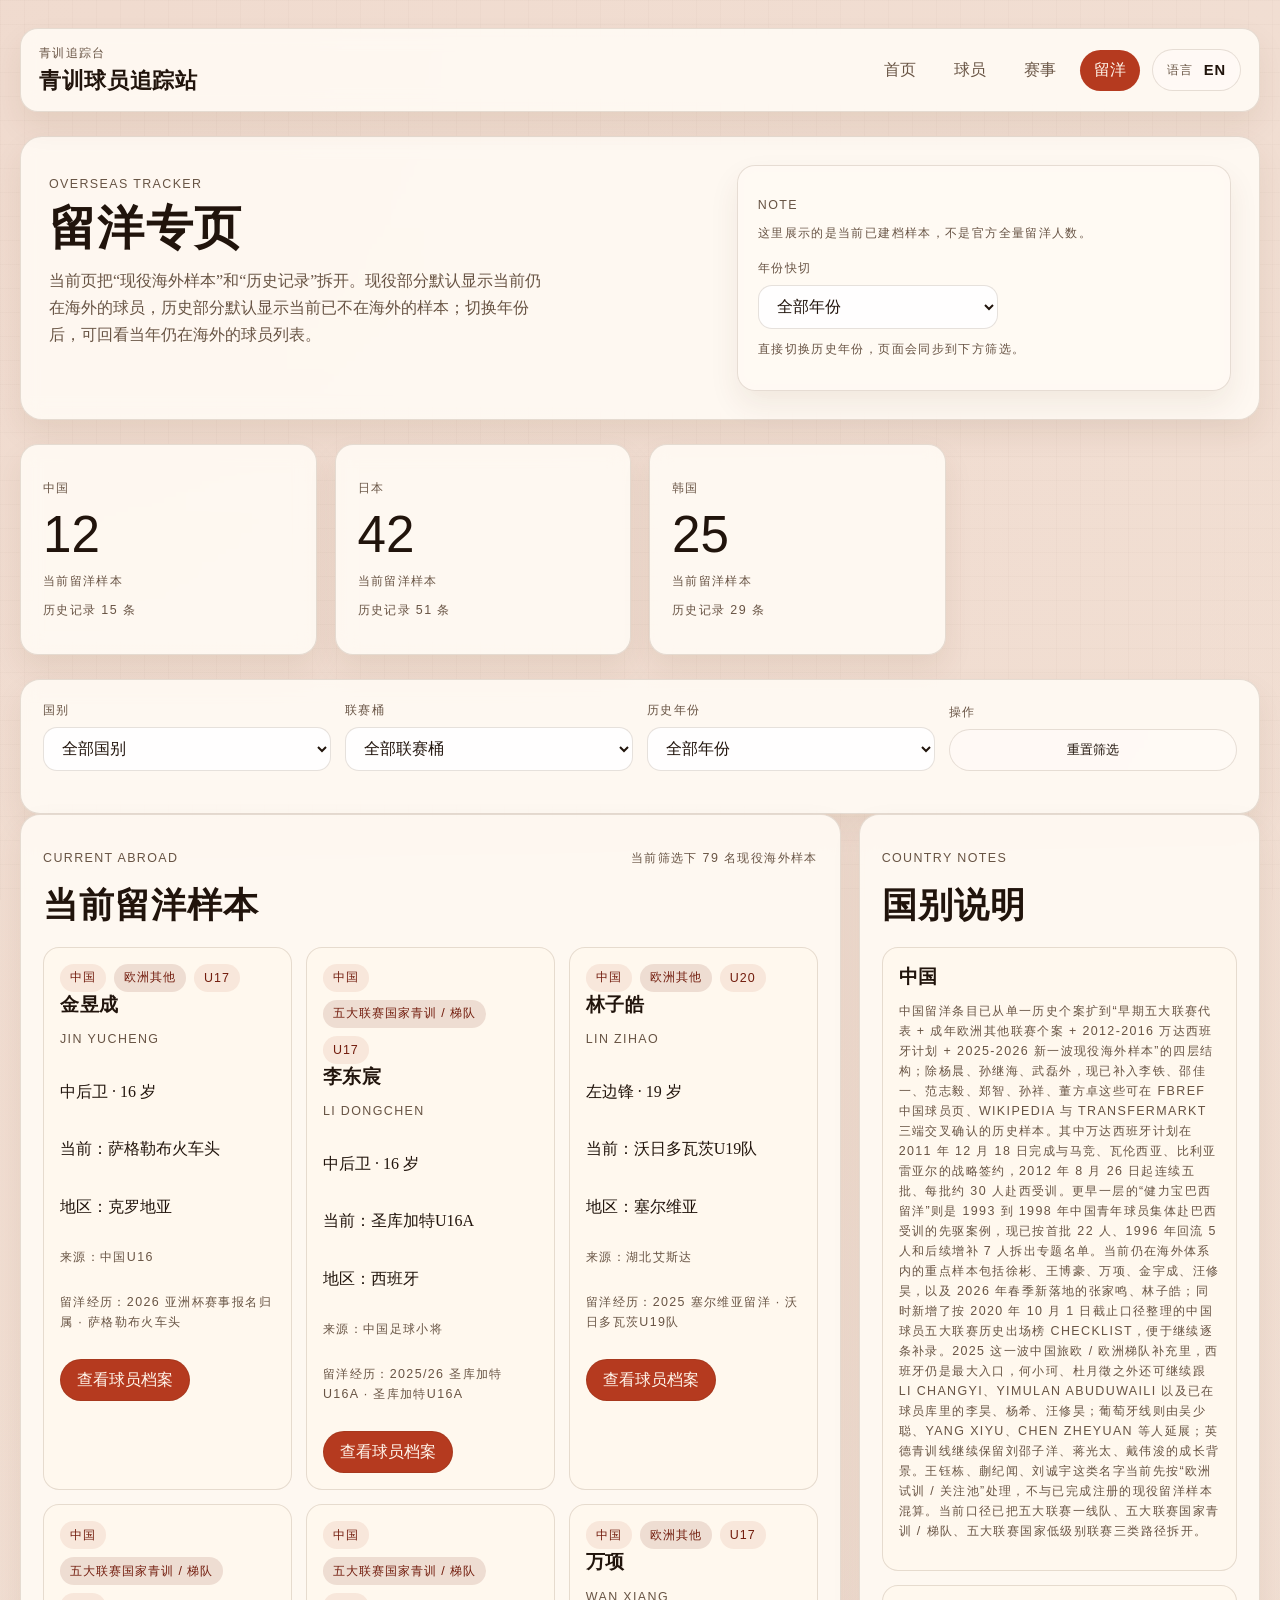
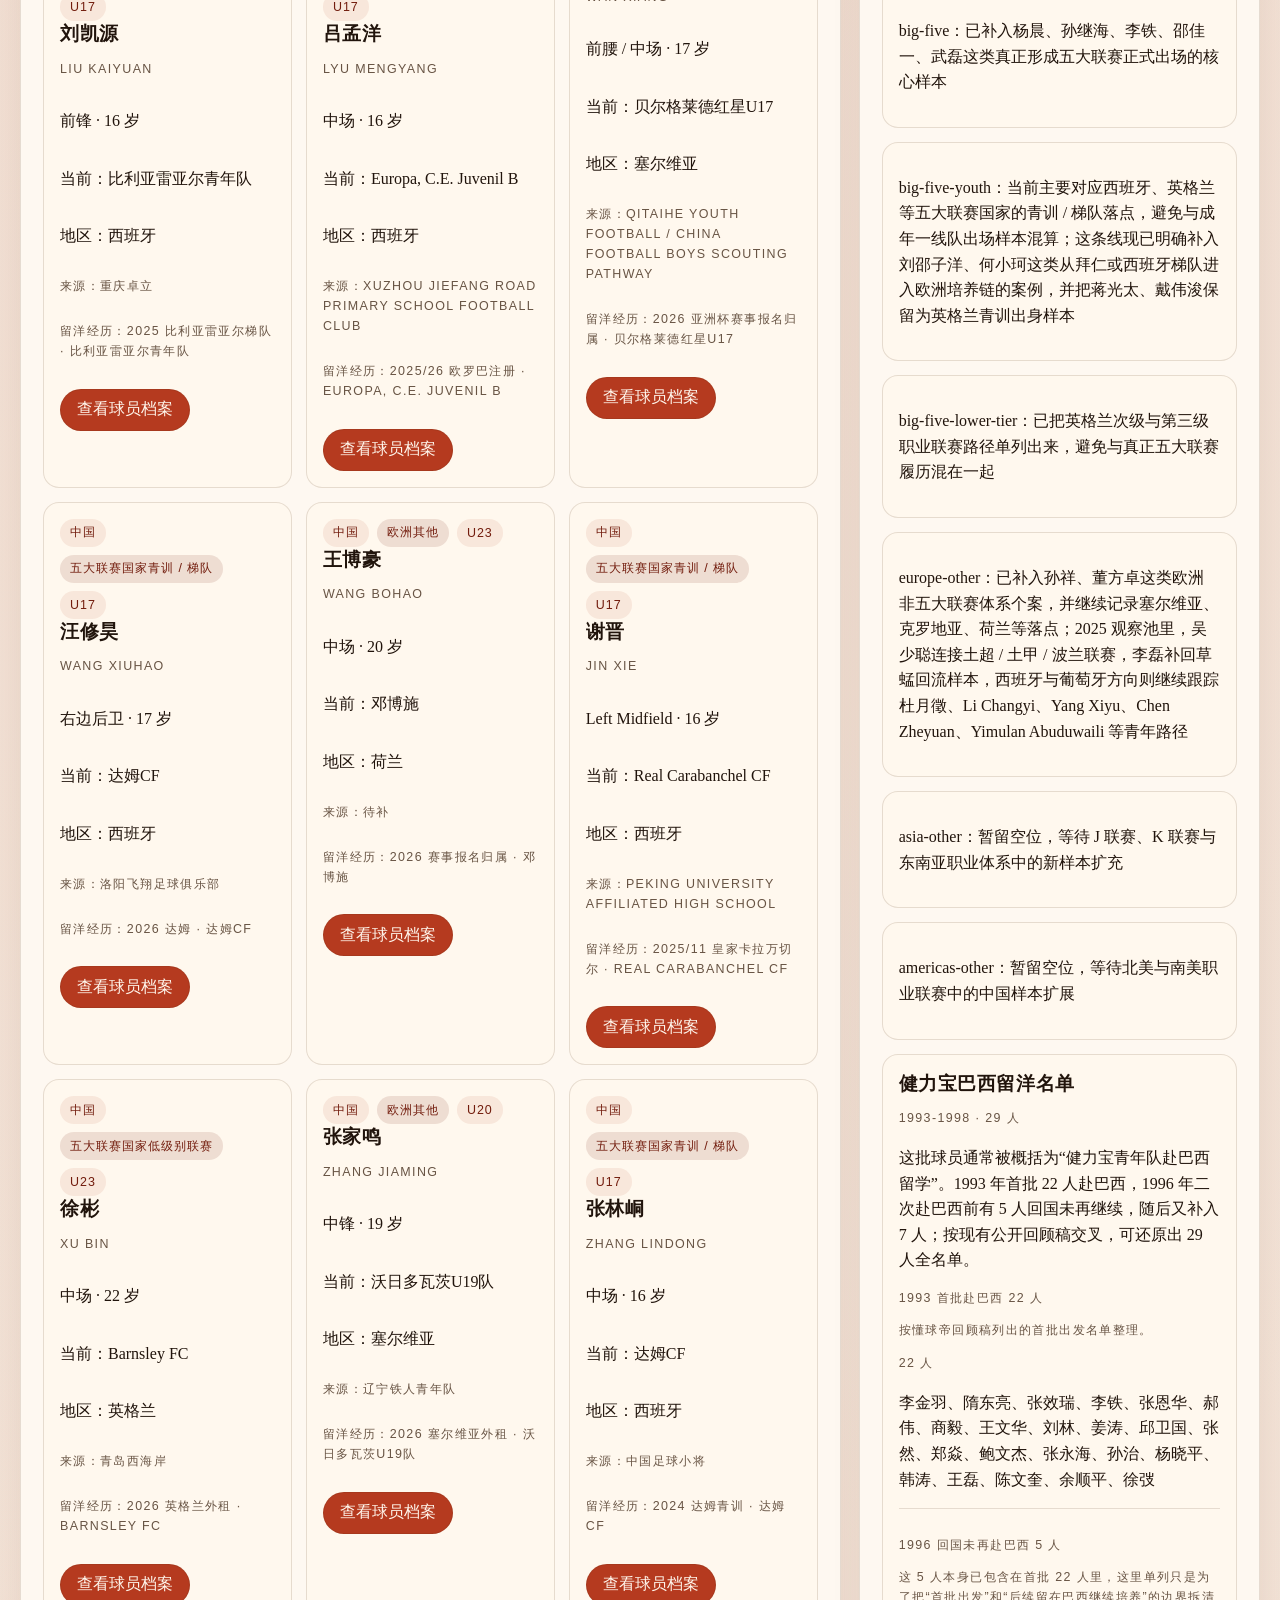
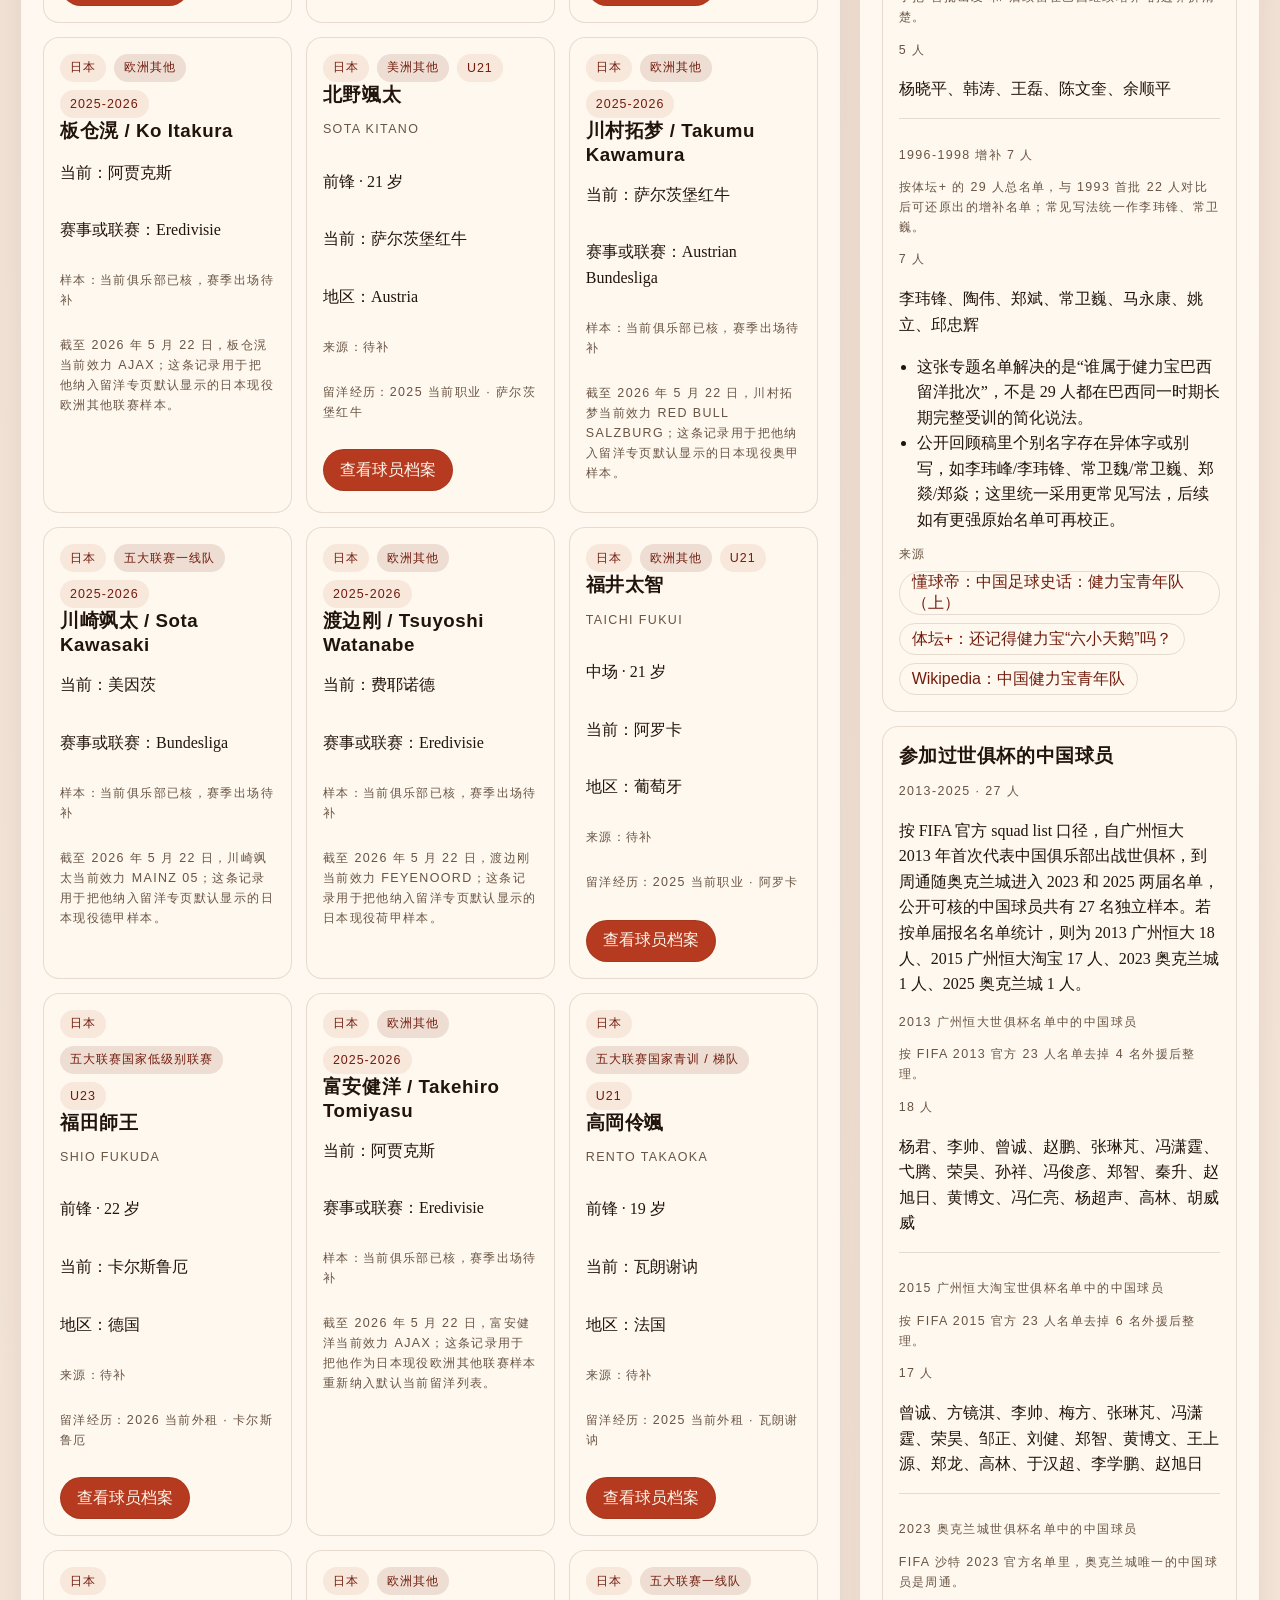
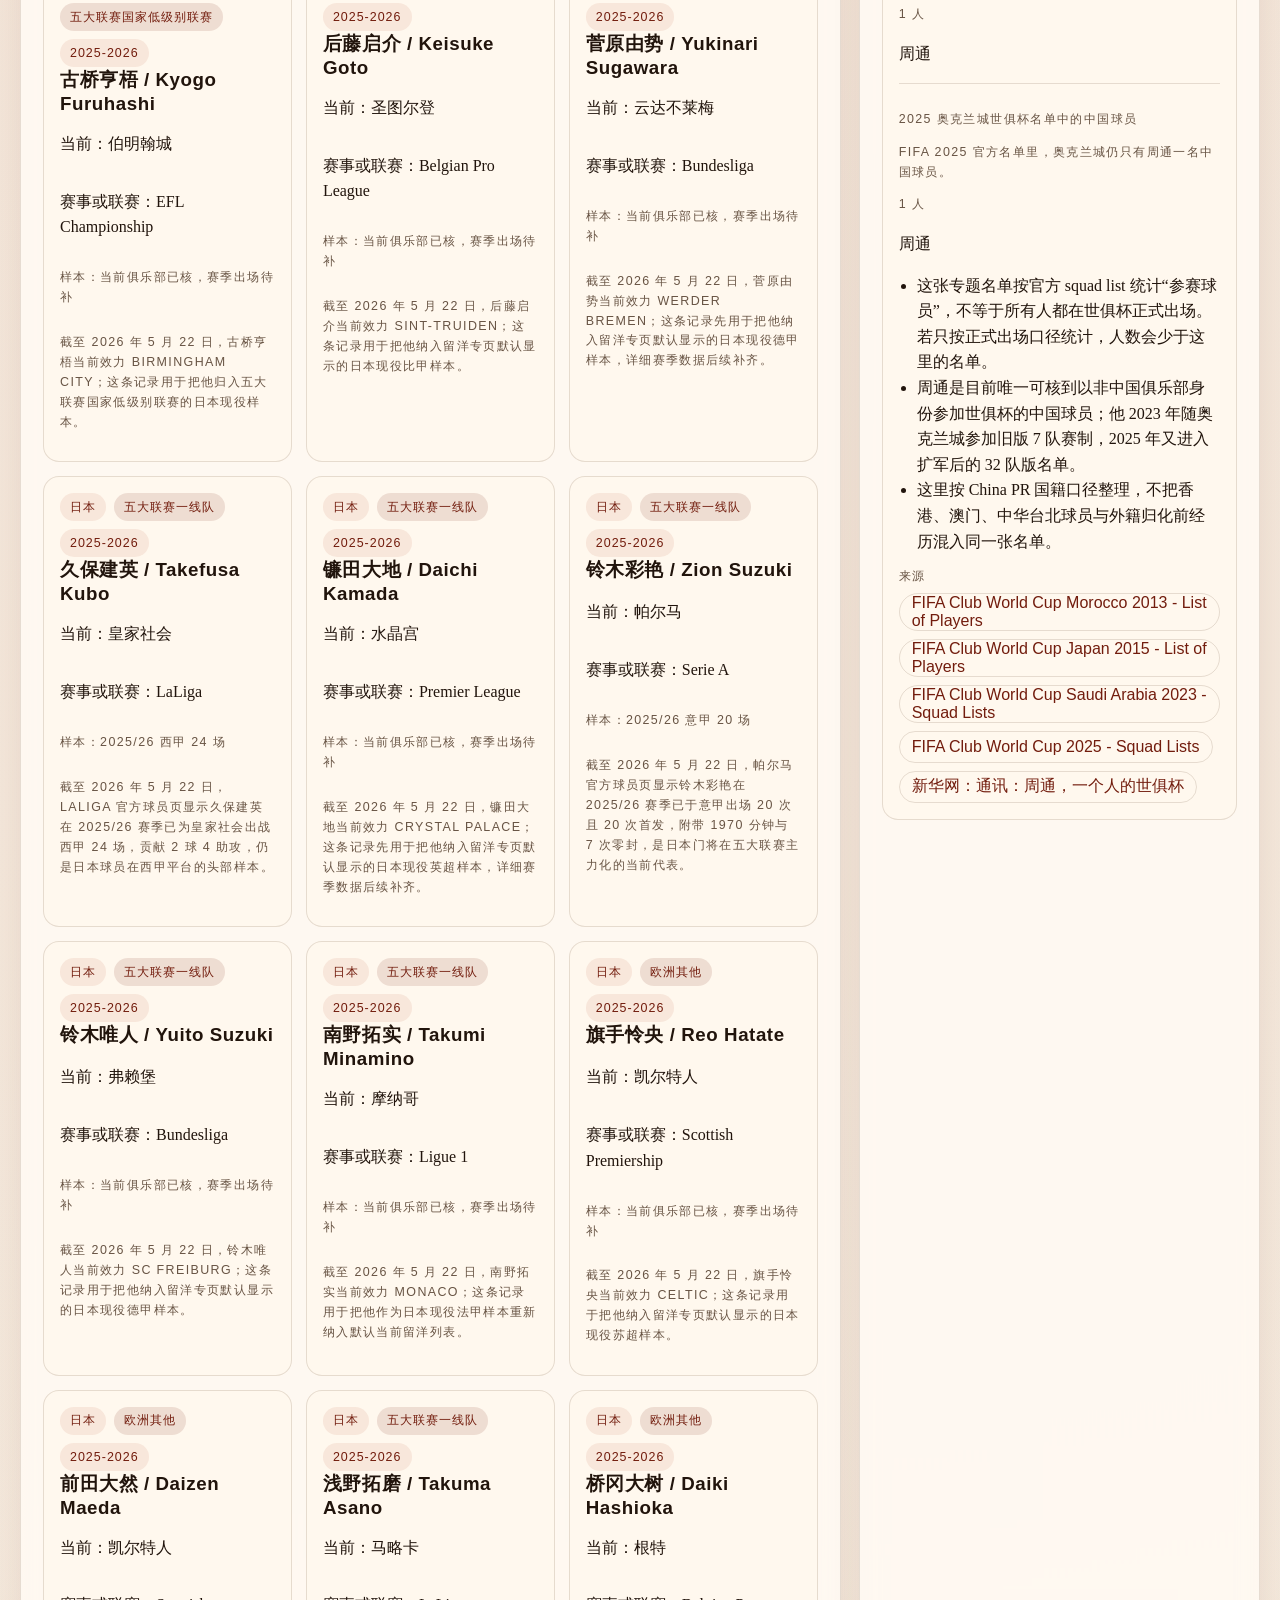
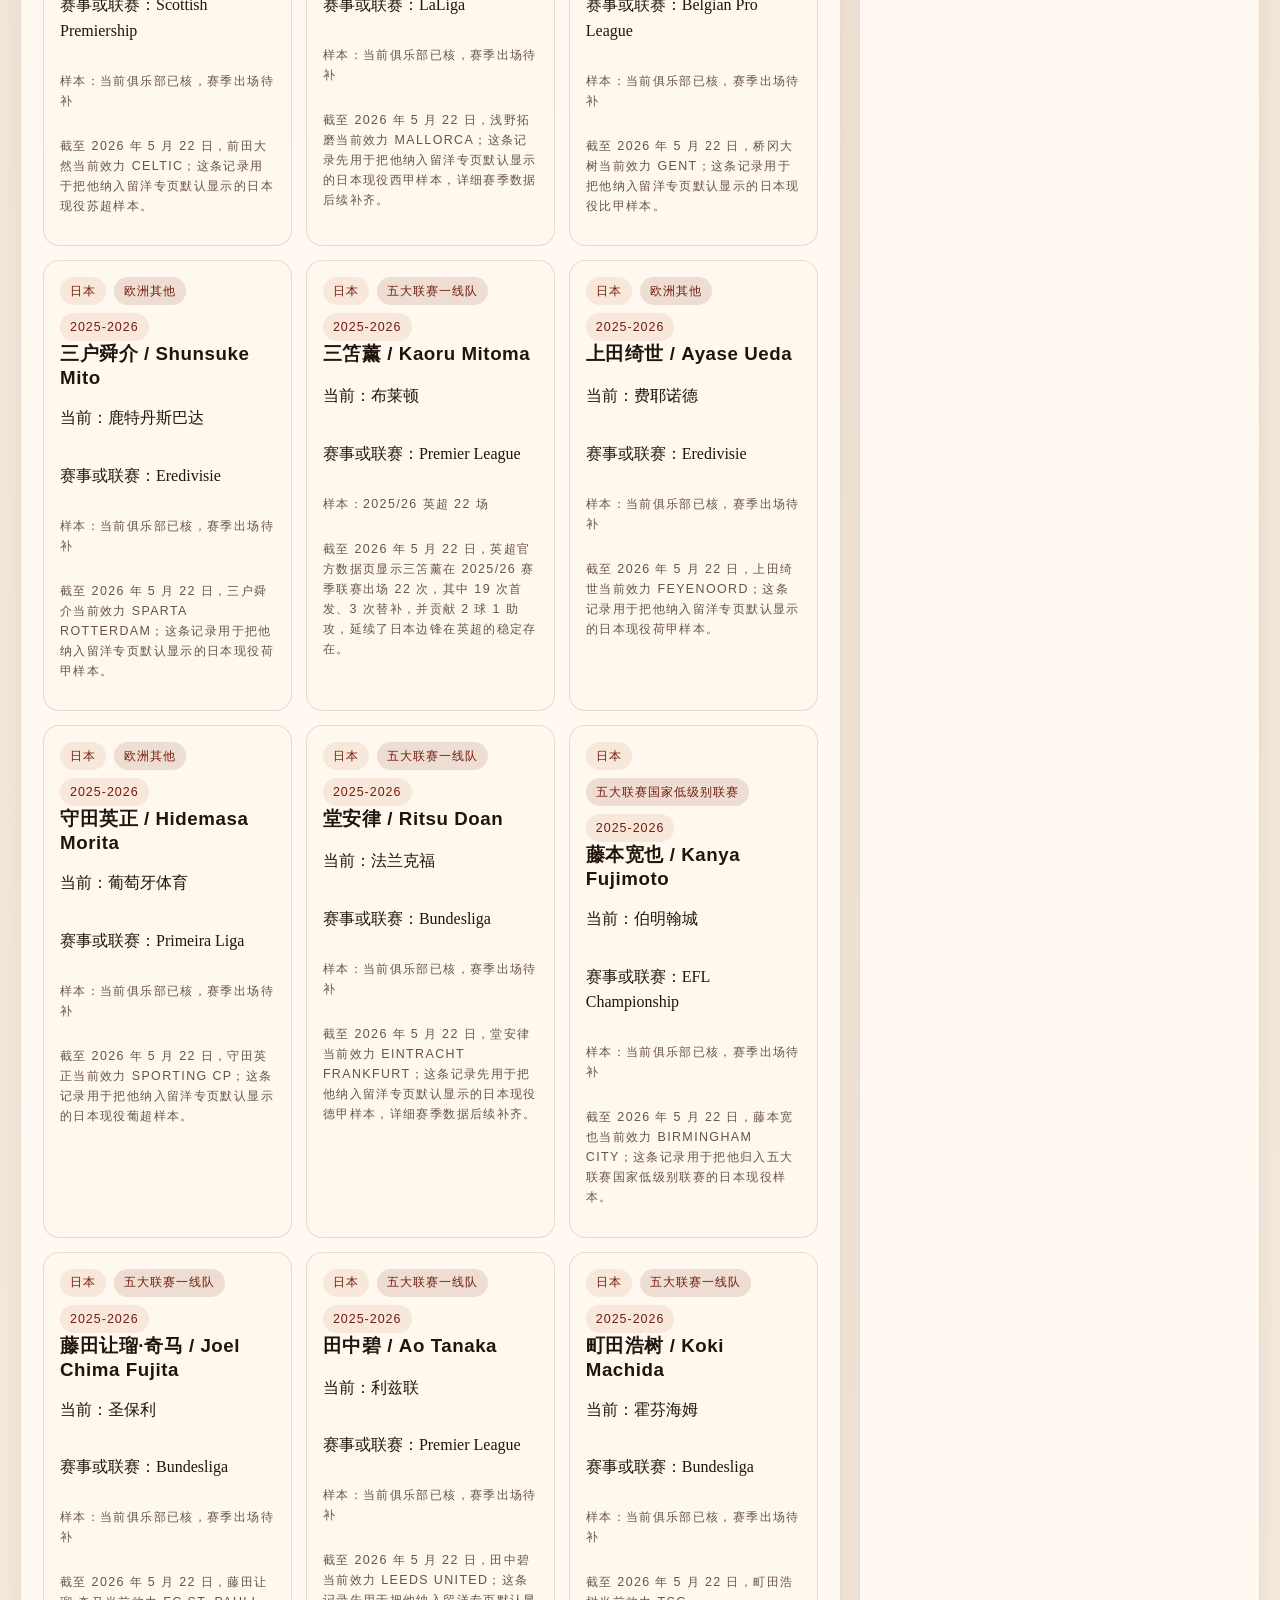
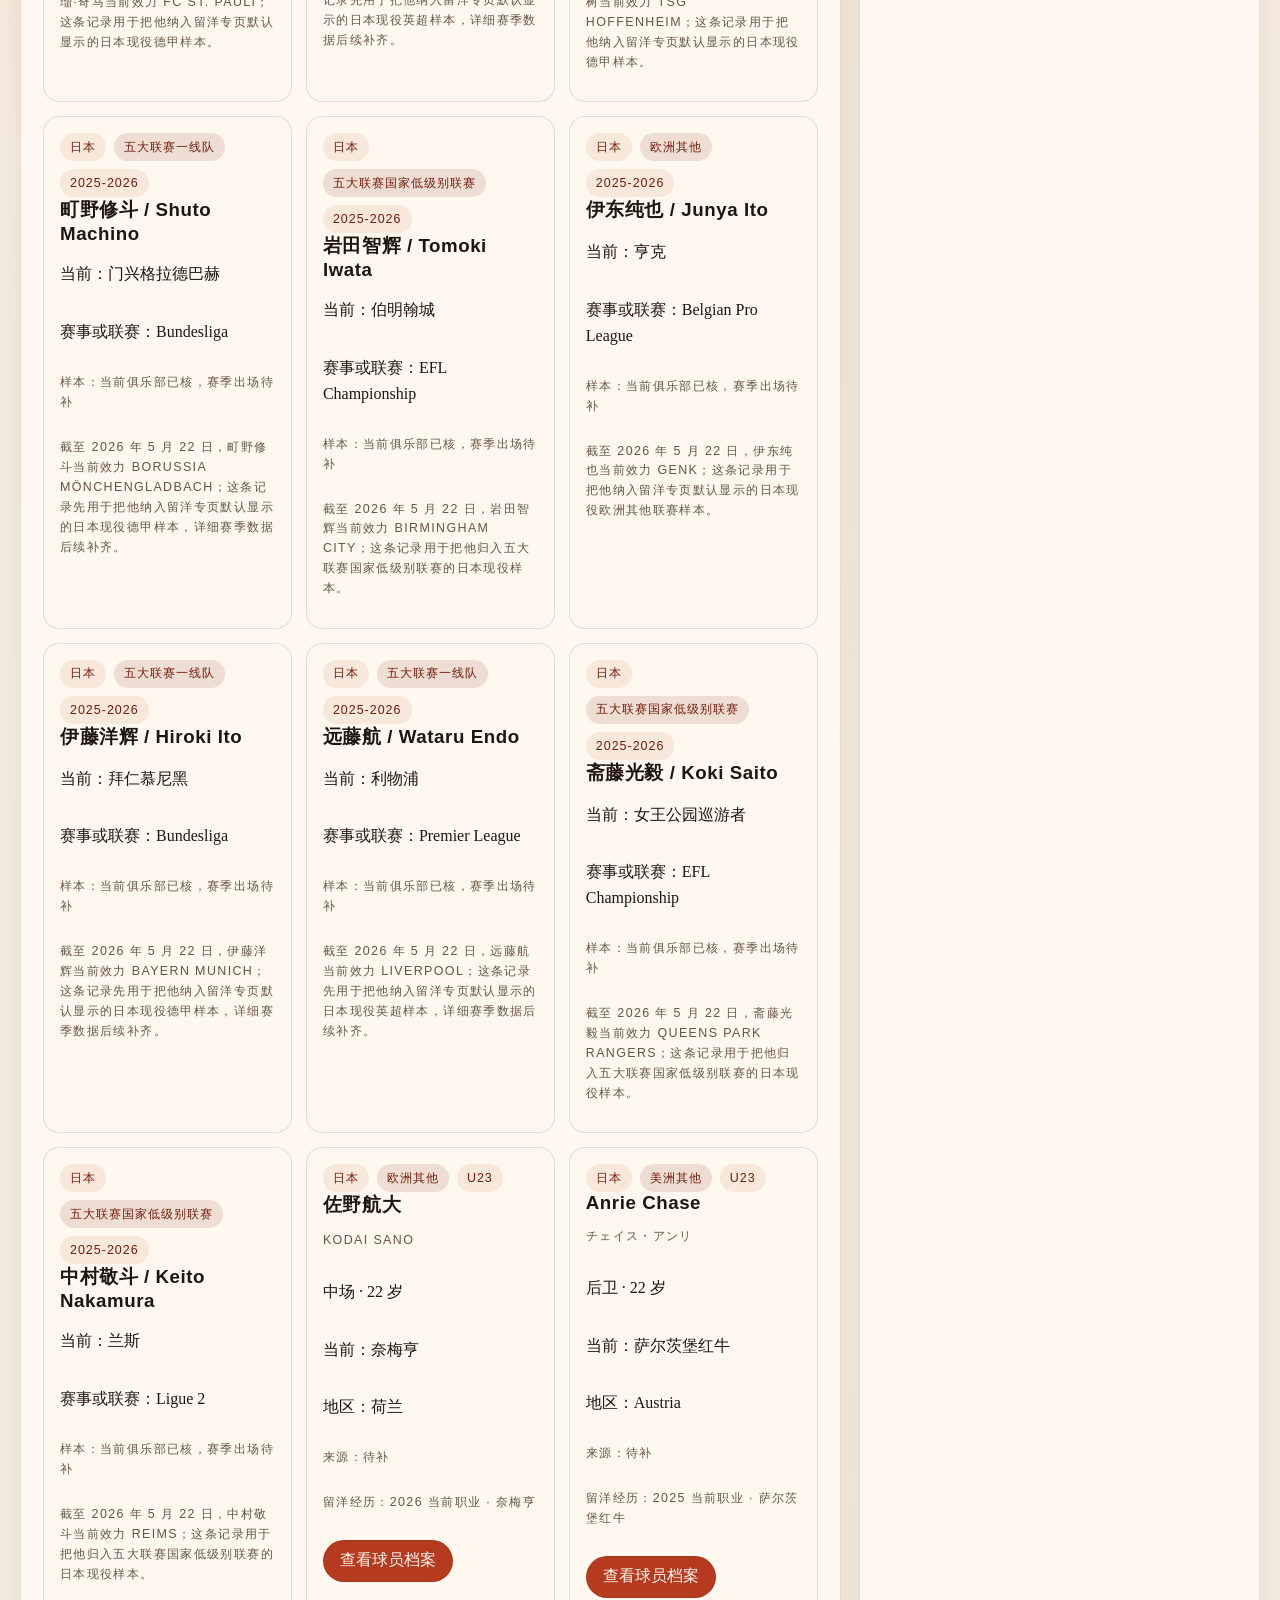
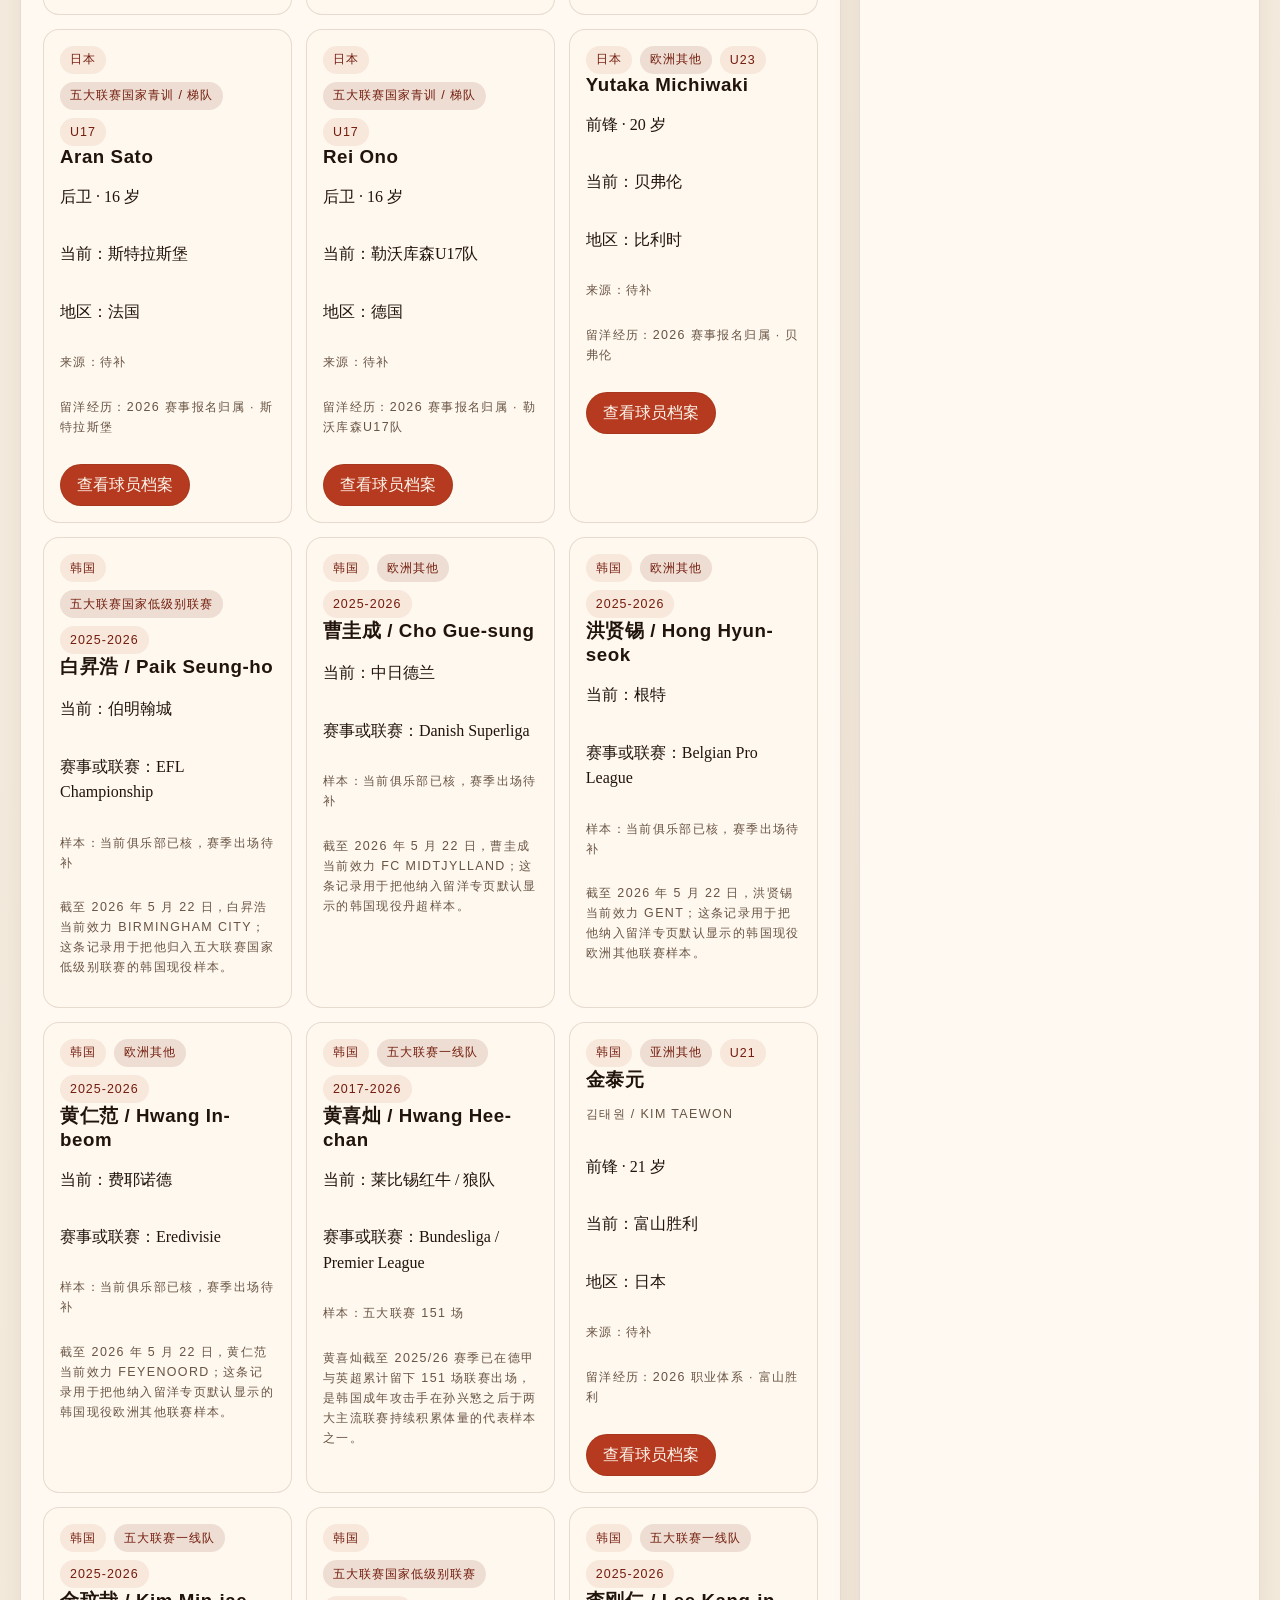
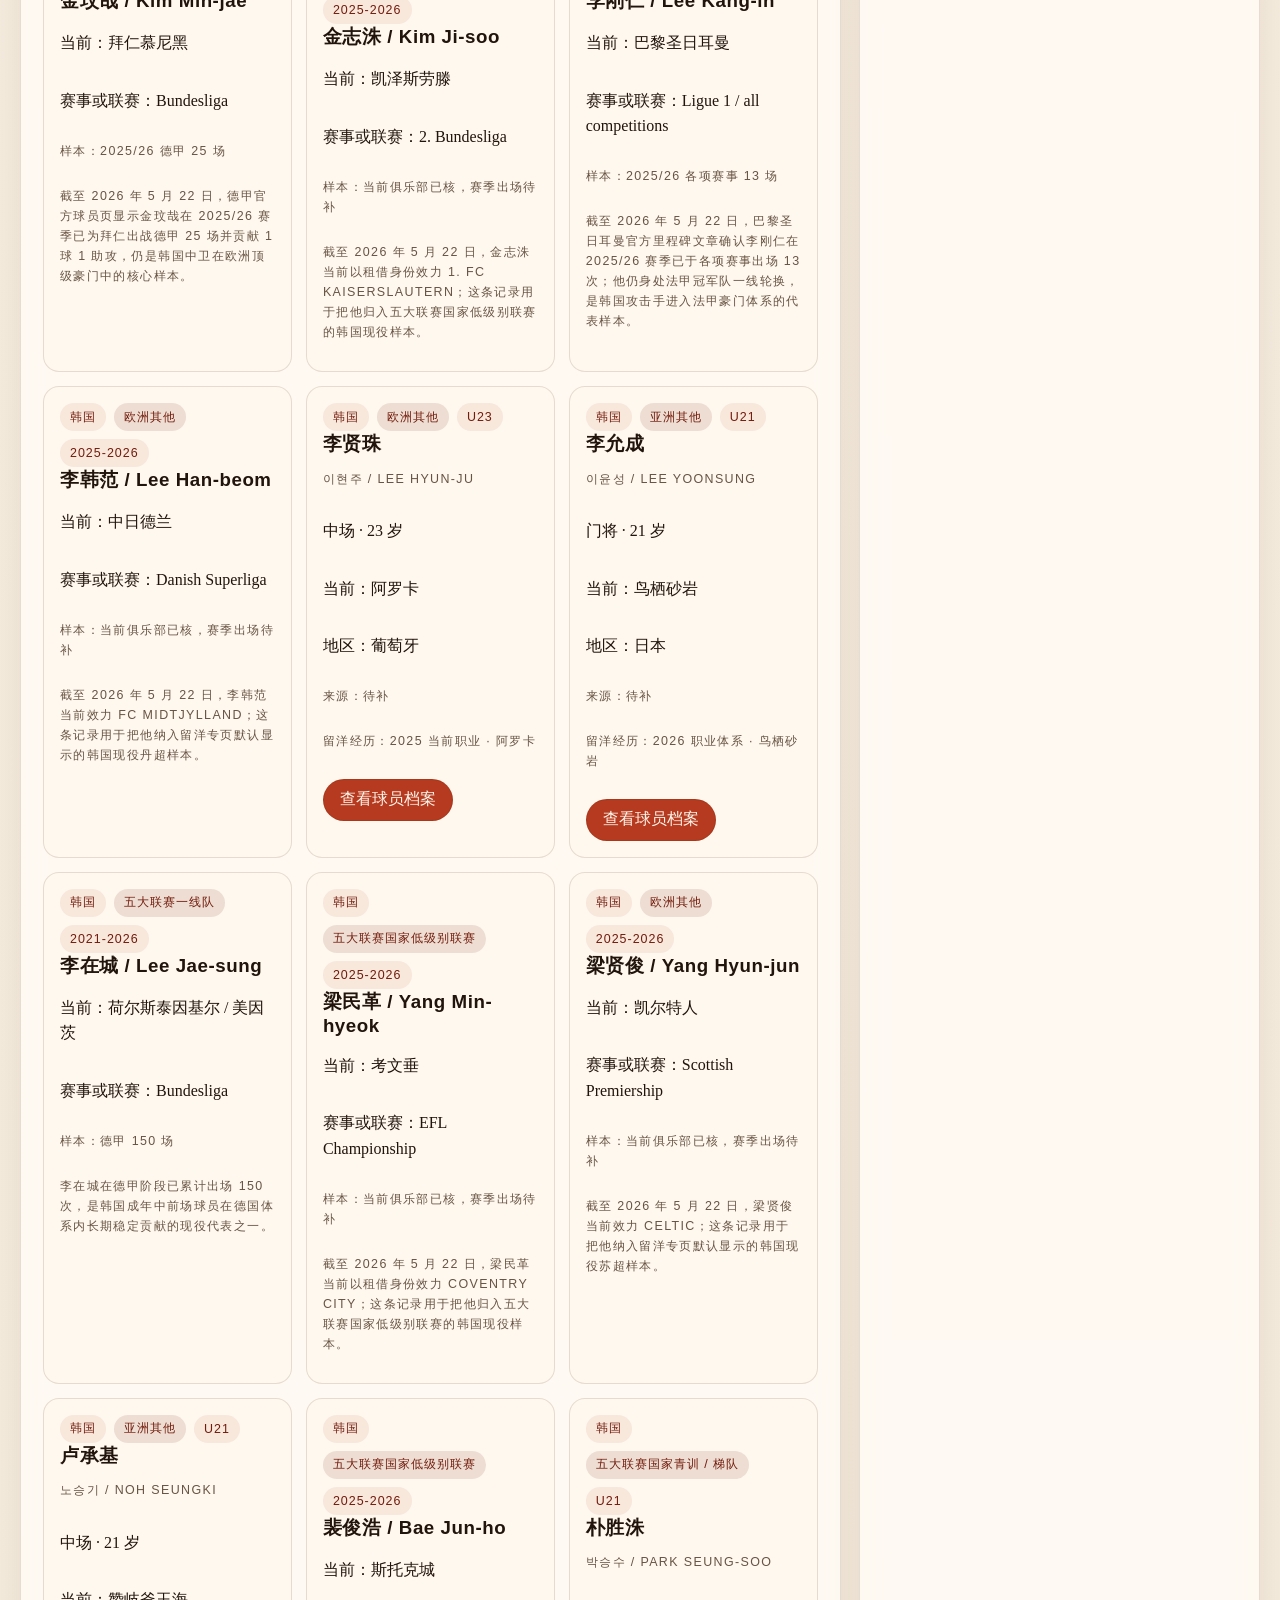
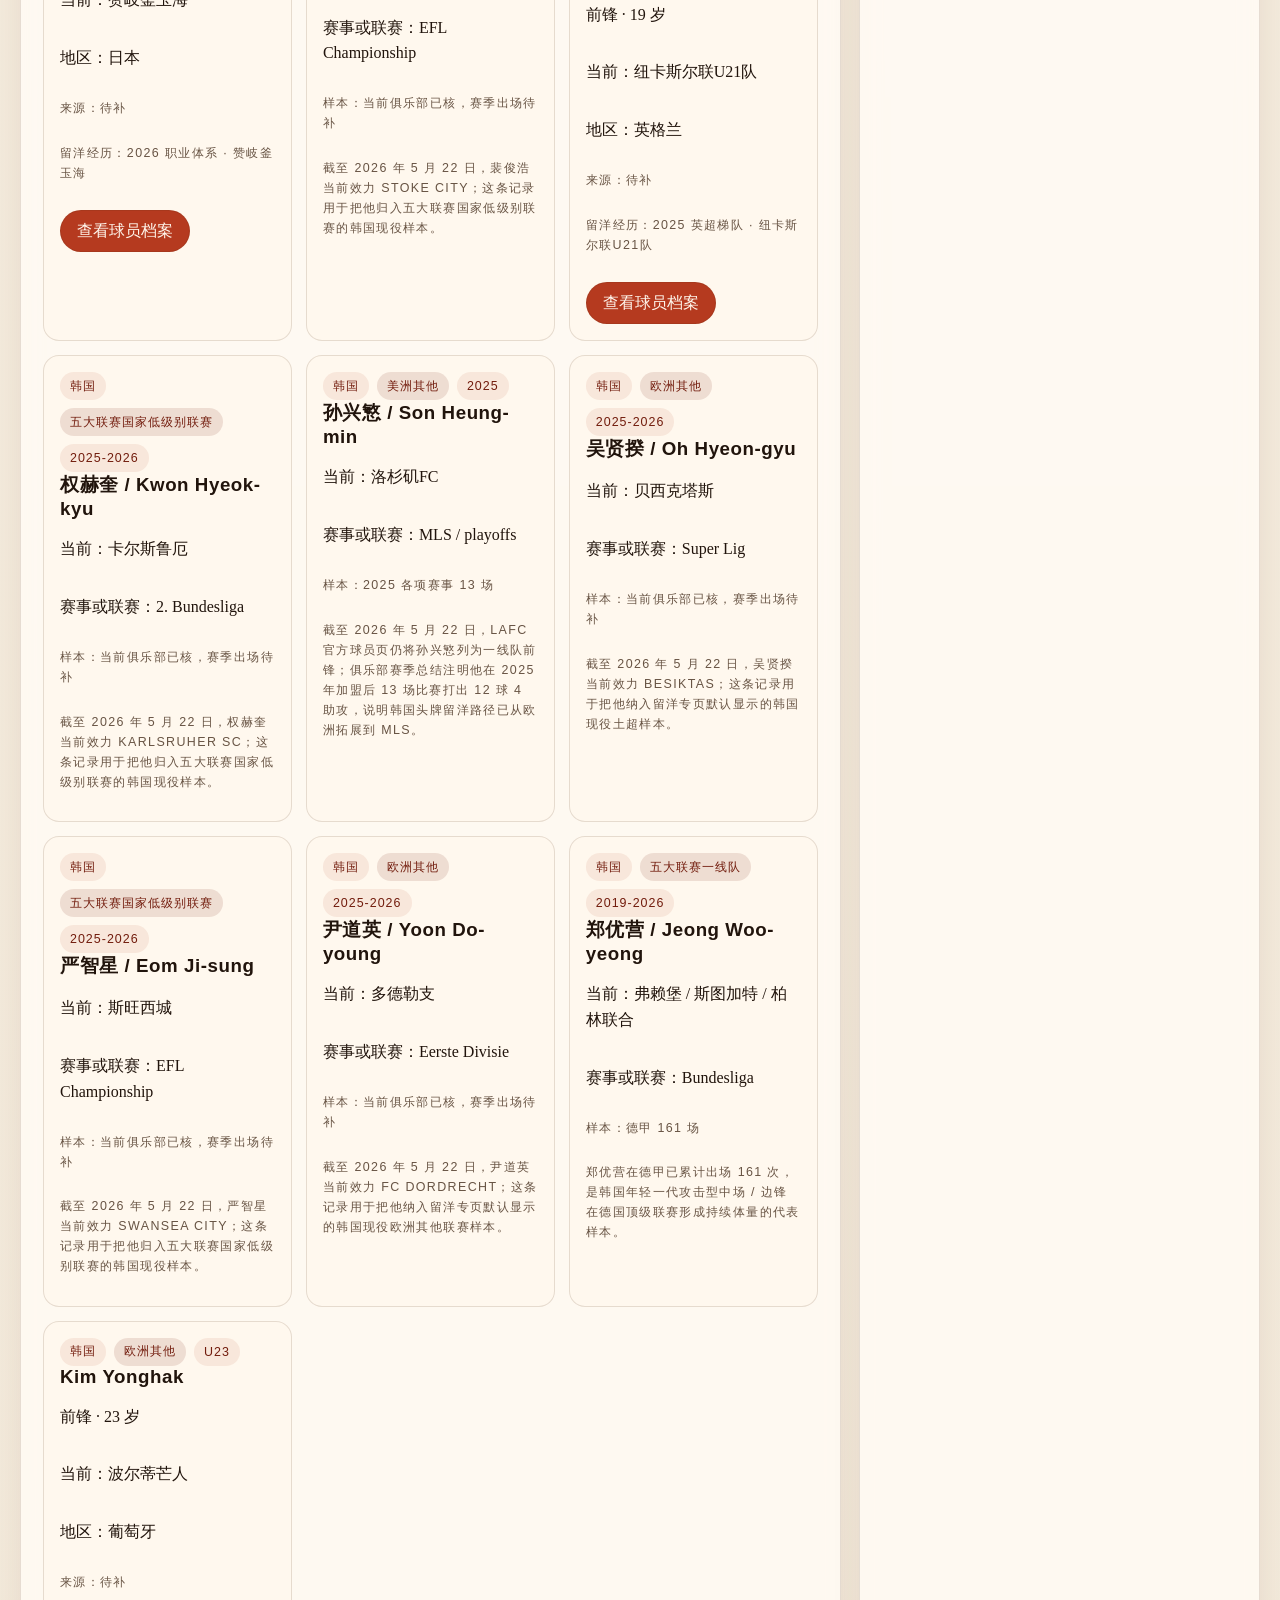
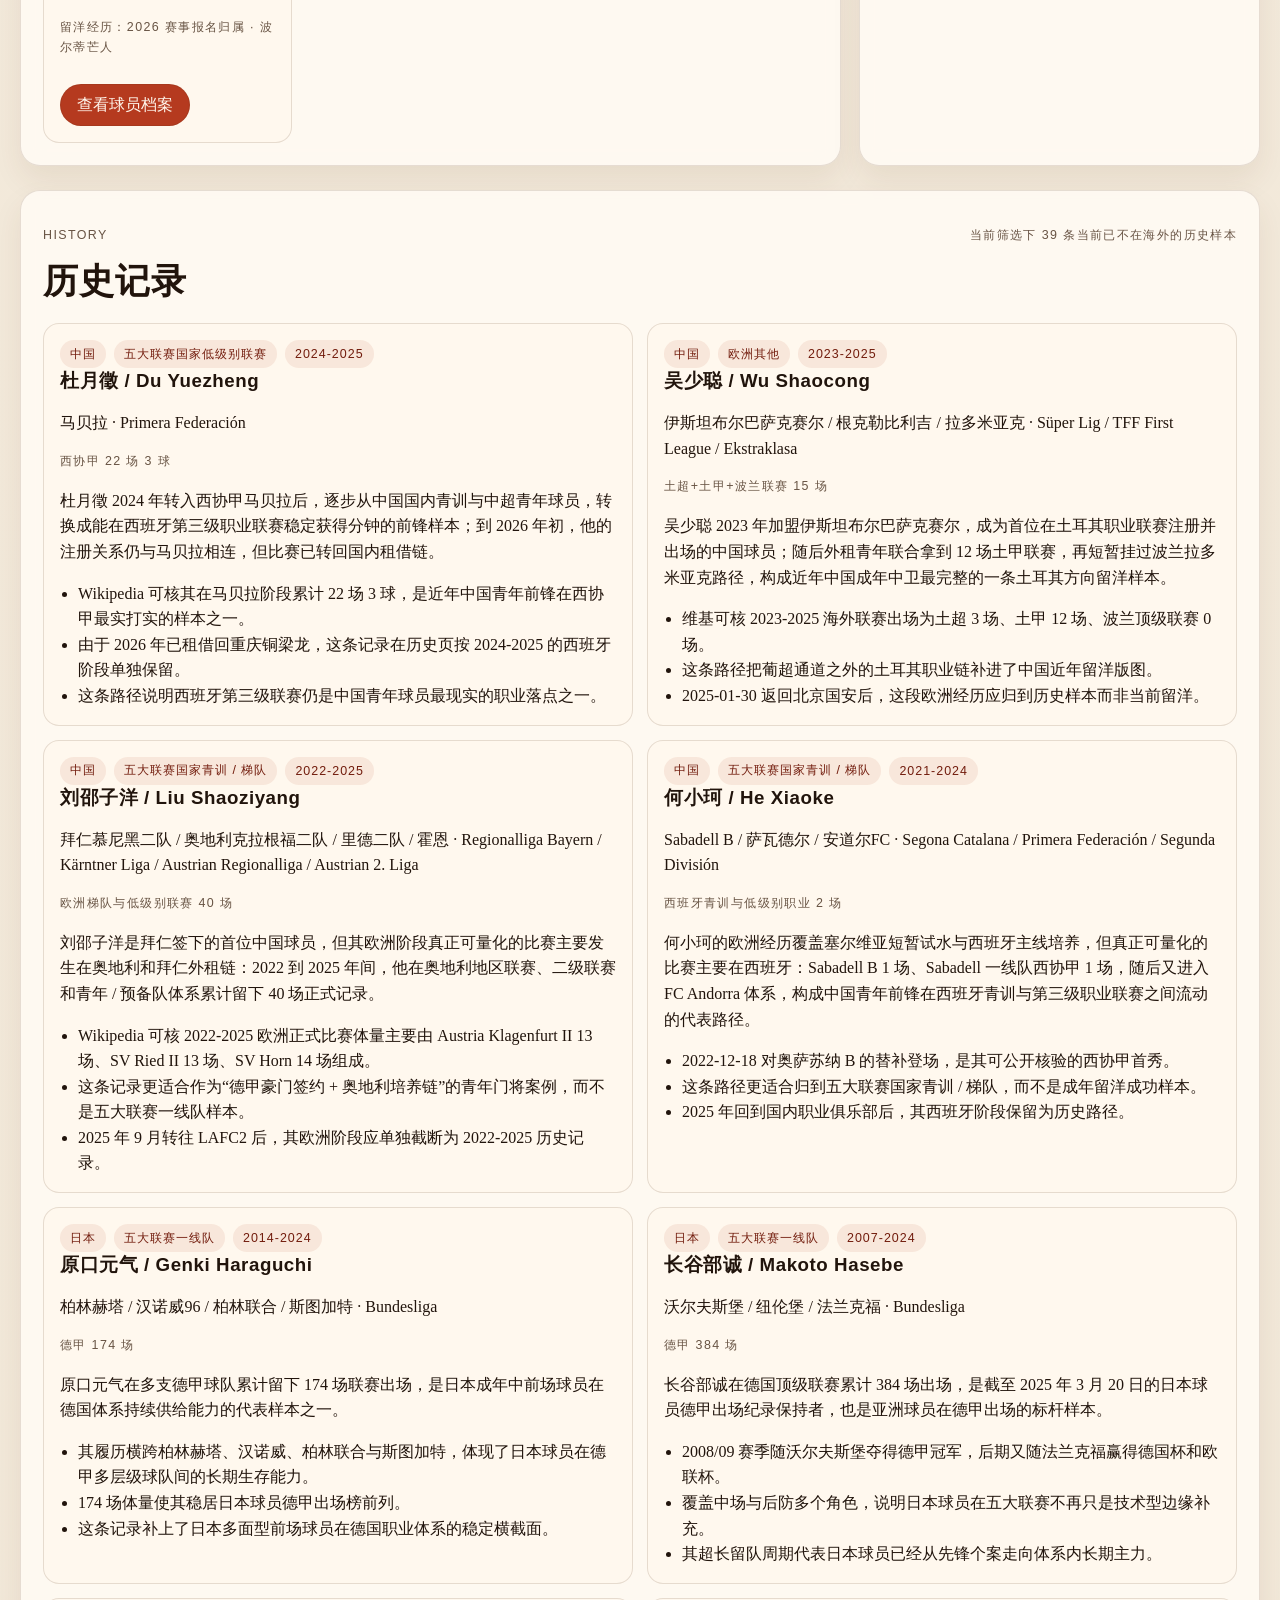
==== commit cd9ccffa: "Refresh tournament detail data and cache versioning" ====
--- a/overseas.html
+++ b/overseas.html
@@ -8,7 +8,7 @@
       name="description"
       content="查看中日韩当前留洋样本、联赛层级对比与历史记录。"
     />
-    <link rel="stylesheet" href="./assets/styles.css?v=20260523-tournament-match-order" />
+    <link rel="stylesheet" href="./assets/styles.css?v=20260523-tournament-detail-cache-fix" />
   </head>
   <body data-page="overseas">
     <div class="site-shell">
@@ -122,6 +122,6 @@
       </footer>
     </div>
 
-    <script type="module" src="./assets/app.js?v=20260523-tournament-match-order"></script>
+    <script type="module" src="./assets/app.js?v=20260523-tournament-detail-cache-fix"></script>
   </body>
 </html>
